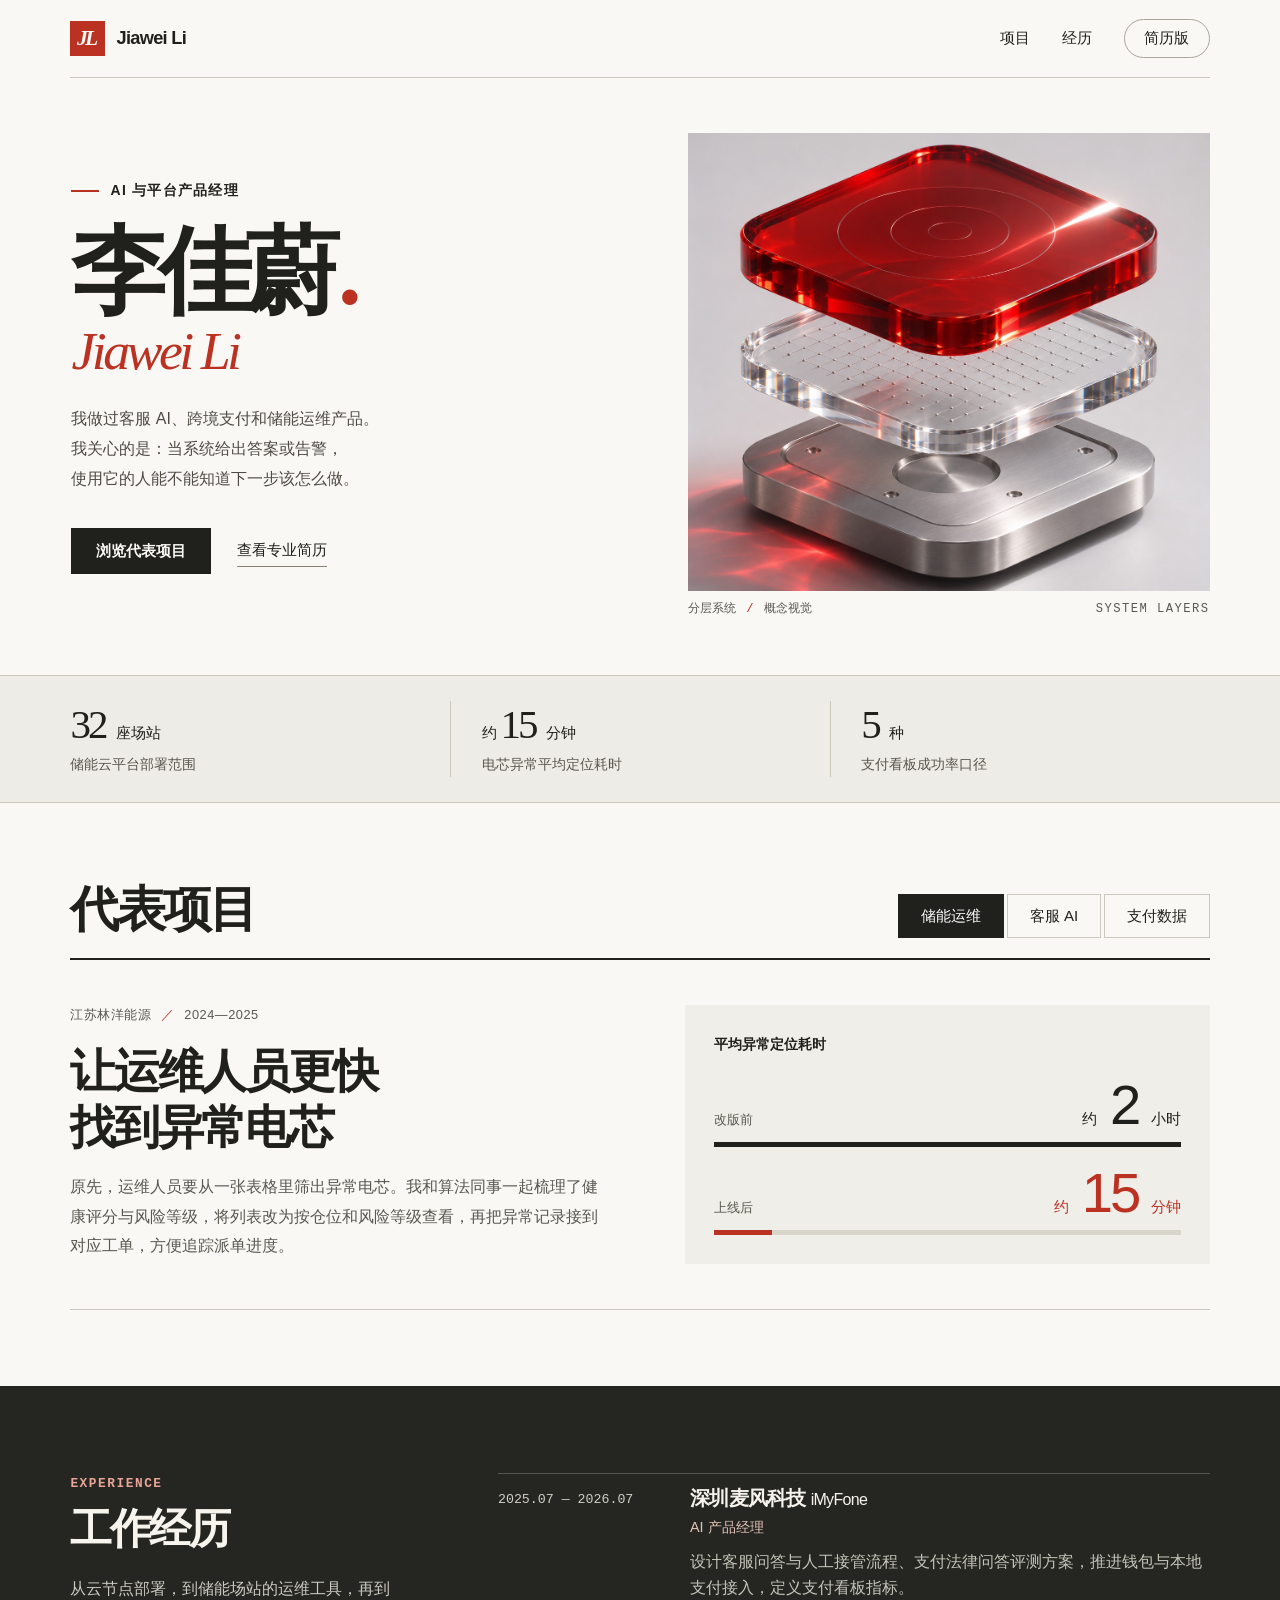
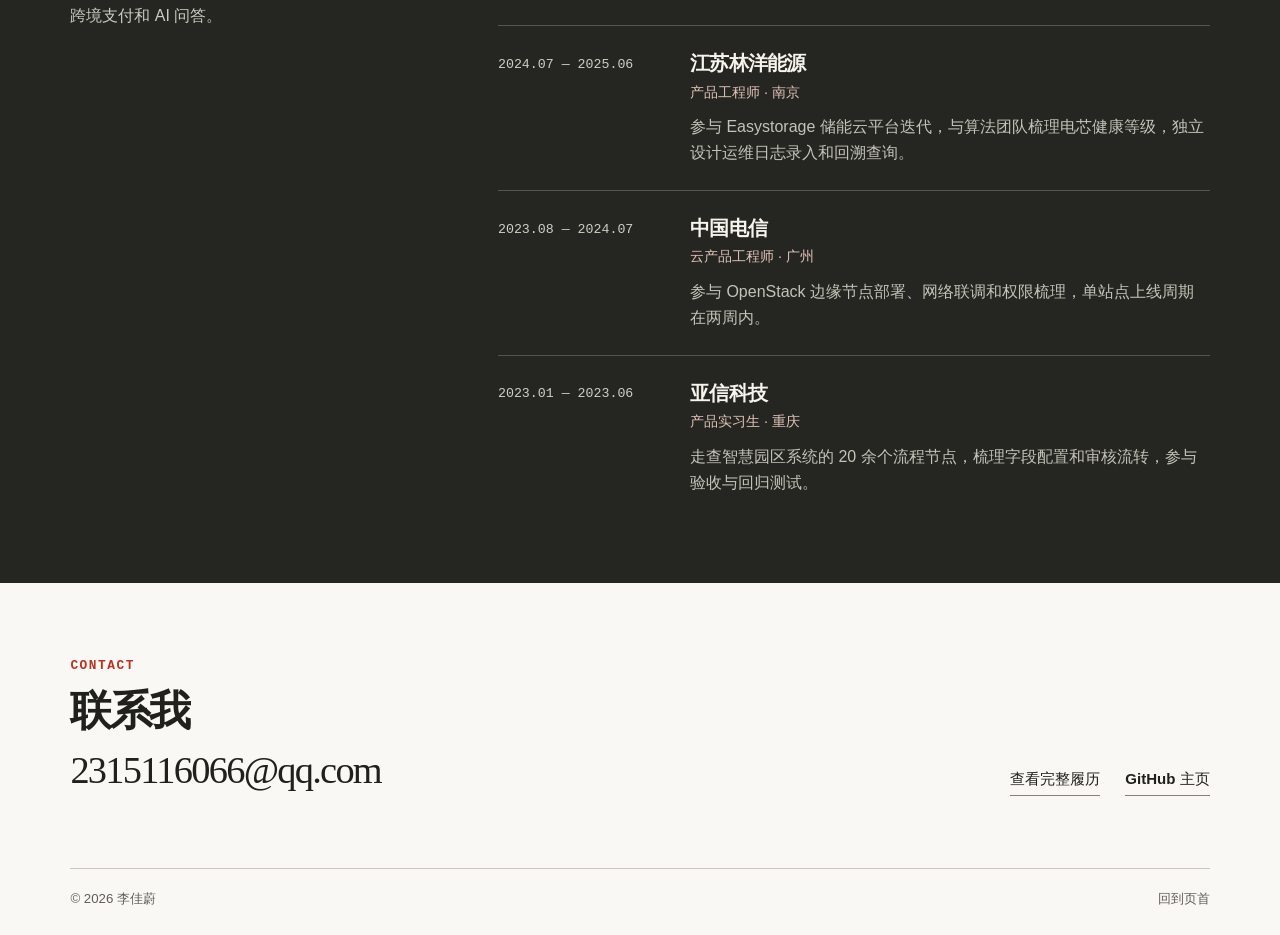
==== portfolio/index.html @ 98be826f "Add interactive product portfolio and printable career profile" ====
<!doctype html>
<html lang="zh-CN">
<head>
  <meta charset="utf-8">
  <meta name="viewport" content="width=device-width, initial-scale=1">
  <meta name="theme-color" content="#f9f8f5">
  <meta name="description" content="李佳蔚的产品作品集。通过储能运维、客服 AI 和支付看板三个案例，了解我如何设计异常定位、人机协作和数据指标。">
  <meta property="og:title" content="李佳蔚 · 产品作品集">
  <meta property="og:description" content="从储能现场到 AI 问答，三个关于产品判断的案例。">
  <meta property="og:image" content="https://jiayu666ww-ops.github.io/portfolio/assets/layers.jpg">
  <title>李佳蔚 · AI 与平台产品作品集</title>
  <link rel="icon" href="assets/mark.svg" type="image/svg+xml">
  <link rel="stylesheet" href="assets/site.css">
  <link rel="stylesheet" href="assets/cases.css">
  <script src="assets/cases.js" defer></script>
</head>
<body id="top">
  <a href="#main" class="skip">跳到正文</a>
  <header class="mast wrap">
    <a href="#top" class="wordmark" aria-label="李佳蔚，回到页首"><span class="mark" aria-hidden="true">JL</span><span>Jiawei Li</span></a>
    <nav aria-label="主导航"><a href="#work">项目</a><a href="#experience">经历</a><a href="professional/index.html" class="cv-link">简历版</a></nav>
  </header>
  <main id="main">
    <section class="hero wrap" aria-labelledby="name">
      <div class="hero-text">
        <p class="role"><span class="stroke" aria-hidden="true"></span>AI 与平台产品经理</p>
        <h1 id="name">李佳蔚<span class="period" aria-hidden="true">.</span></h1>
        <p class="signature" lang="en">Jiawei Li</p>
        <p class="intro">我做过客服 AI、跨境支付和储能运维产品。<br class="wide">我关心的是：当系统给出答案或告警，<br class="wide">使用它的人能不能知道下一步该怎么做。</p>
        <div class="hero-actions"><a href="#work" class="button primary">浏览代表项目</a><a href="professional/index.html" class="text-link">查看专业简历</a></div>
      </div>
      <figure class="hero-figure">
        <div class="art-window"><img src="assets/layers.jpg" width="1254" height="1254" fetchpriority="high" alt="分层悬浮的朱红玻璃、透明网格和金属底座组成的系统概念图"></div>
        <figcaption><span>分层系统 <i>/</i> 概念视觉</span><span lang="en">SYSTEM LAYERS</span></figcaption>
      </figure>
    </section>
    <div class="impact-band"><dl class="impact wrap">
      <div><dt>储能云平台部署范围</dt><dd>32<span>座场站</span></dd></div>
      <div><dt>电芯异常平均定位耗时</dt><dd><small>约</small>15<span>分钟</span></dd></div>
      <div><dt>支付看板成功率口径</dt><dd>5<span>种</span></dd></div>
    </dl></div>
<section id="work" class="casebook" aria-labelledby="casebook-title">
  <div class="wrap">
    <header class="casebook-header">
      <h2 id="casebook-title">代表项目</h2>
      <nav class="casebook-tabs" aria-label="选择项目">
        <a id="case-tab-energy" href="#case-energy">储能运维</a>
        <a id="case-tab-ai" href="#case-ai">客服 AI</a>
        <a id="case-tab-pay" href="#case-pay">支付数据</a>
      </nav>
    </header>

    <article class="casebook-panel" id="case-energy" aria-labelledby="case-energy-title">
      <div class="casebook-copy">
        <p class="casebook-meta">江苏林洋能源 <span>／</span> 2024—2025</p>
        <h3 id="case-energy-title">让运维人员更快<br class="casebook-break">找到异常电芯</h3>
        <p>原先，运维人员要从一张表格里筛出异常电芯。我和算法同事一起梳理了健康评分与风险等级，将列表改为按仓位和风险等级查看，再把异常记录接到对应工单，方便追踪派单进度。</p>
      </div>
      <figure class="casebook-metrics">
        <figcaption>平均异常定位耗时</figcaption>
        <div class="casebook-meter">
          <span class="casebook-meter-label">改版前</span>
          <span class="casebook-value"><small>约</small> 2 <small>小时</small></span>
          <span class="casebook-bar casebook-bar-before" aria-hidden="true"></span>
        </div>
        <div class="casebook-meter casebook-meter-after">
          <span class="casebook-meter-label">上线后</span>
          <span class="casebook-value"><small>约</small> 15 <small>分钟</small></span>
          <span class="casebook-bar casebook-bar-after" aria-hidden="true"></span>
        </div>
      </figure>
    </article>

    <article class="casebook-panel" id="case-ai" aria-labelledby="case-ai-title">
      <div class="casebook-copy">
        <p class="casebook-meta">深圳麦风科技 <span>／</span> 2025—2026</p>
        <h3 id="case-ai-title">哪一封回复<br class="casebook-break">需要人来发？</h3>
        <p>我为客服问答助手设计首帖回复流程，用官网 FAQ、支持页、客服模板和内部文档提供回答依据。回复能否自动发出，取决于咨询类型。</p>
      </div>
      <div class="casebook-explorer">
        <p class="casebook-legend">客服助手的回复规则</p>
        <details name="casebook-ai-route" open>
          <summary>标准化高频咨询</summary>
          <div class="casebook-detail">
            <strong>检索知识库 → 自动回复</strong>
            <p>用户首次发帖时，助手检索已有知识，为标准化问题生成并发送答复。</p>
          </div>
        </details>
        <details name="casebook-ai-route">
          <summary>退款、Bug、拒付或高危情绪</summary>
          <div class="casebook-detail">
            <strong>生成草稿 → 转交人工</strong>
            <p>助手提供草稿，由客服核实情况、调整措辞并发送，保留人工决策环节。</p>
          </div>
        </details>
      </div>
    </article>

    <article class="casebook-panel" id="case-pay" aria-labelledby="case-pay-title">
      <div class="casebook-copy">
        <p class="casebook-meta">深圳麦风科技 <span>／</span> 2025—2026</p>
        <h3 id="case-pay-title">支付成功率，<br class="casebook-break">分母里算谁？</h3>
        <p>业务团队要看订单趋势，中台团队要按通道、国家和支付方式排查问题。我为看板定义了五种计算口径，让读数的人知道每个比例回答什么问题。</p>
      </div>
      <div class="casebook-explorer">
        <p class="casebook-legend">查看指标口径</p>
        <details name="casebook-pay-rate" open>
          <summary>支付成功率 · 含未完成订单</summary>
          <div class="casebook-detail">
            <strong>成功订单数 ÷（成功＋失败＋未完成订单数）</strong>
            <p>成功订单包括普通、试用和订阅订单。此口径把尚未完成的支付也计入分母。</p>
          </div>
        </details>
        <details name="casebook-pay-rate">
          <summary>支付成功率 · 不含未完成订单</summary>
          <div class="casebook-detail">
            <strong>成功订单数 ÷（成功＋失败订单数）</strong>
            <p>只看已经有明确结果的支付。成功订单仍按普通、试用和订阅三类合计。</p>
          </div>
        </details>
        <details name="casebook-pay-rate">
          <summary>风控挽回率</summary>
          <div class="casebook-detail">
            <strong>挽回成功订单数 ÷（风控拒绝订单数－欺诈订单数）</strong>
            <p>从被风控拒绝的订单中扣除欺诈订单，再计算挽回比例。</p>
          </div>
        </details>
        <details name="casebook-pay-rate">
          <summary>延后支付成功率</summary>
          <div class="casebook-detail">
            <strong>延后扣款成功数 ÷ 延后应扣款数</strong>
            <p>在应当延后扣款的订单中，有多少最终扣款成功。</p>
          </div>
        </details>
        <details name="casebook-pay-rate">
          <summary>试用结束扣款成功率</summary>
          <div class="casebook-detail">
            <strong>试用结束后扣款成功数 ÷ 试用应扣款数</strong>
            <p>以试用结束后应扣款的订单为基数，观察实际扣款结果。</p>
          </div>
        </details>
      </div>
    </article>
  </div>
</section>
    <section class="journey" id="experience" aria-labelledby="experience-title">
      <div class="wrap history-layout">
        <div class="history-title"><p class="kicker" lang="en">EXPERIENCE</p><h2 id="experience-title">工作经历</h2><p class="history-intro">从云节点部署，到储能场站的运维工具，再到跨境支付和 AI 问答。</p></div>
        <ol class="timeline">
          <li><div class="when"><time datetime="2025-07">2025.07</time> — <time datetime="2026-07">2026.07</time></div><div><h3>深圳麦风科技 <span>iMyFone</span></h3><p class="position">AI 产品经理</p><p>设计客服问答与人工接管流程、支付法律问答评测方案，推进钱包与本地支付接入，定义支付看板指标。</p></div></li>
          <li><div class="when"><time datetime="2024-07">2024.07</time> — <time datetime="2025-06">2025.06</time></div><div><h3>江苏林洋能源</h3><p class="position">产品工程师 · 南京</p><p>参与 Easystorage 储能云平台迭代，与算法团队梳理电芯健康等级，独立设计运维日志录入和回溯查询。</p></div></li>
          <li><div class="when"><time datetime="2023-08">2023.08</time> — <time datetime="2024-07">2024.07</time></div><div><h3>中国电信</h3><p class="position">云产品工程师 · 广州</p><p>参与 OpenStack 边缘节点部署、网络联调和权限梳理，单站点上线周期在两周内。</p></div></li>
          <li><div class="when"><time datetime="2023-01">2023.01</time> — <time datetime="2023-06">2023.06</time></div><div><h3>亚信科技</h3><p class="position">产品实习生 · 重庆</p><p>走查智慧园区系统的 20 余个流程节点，梳理字段配置和审核流转，参与验收与回归测试。</p></div></li>
        </ol>
      </div>
    </section>
    <section class="wrap closing" aria-labelledby="contact-title">
      <div><p class="kicker" lang="en">CONTACT</p><h2 id="contact-title">联系我</h2><a class="email" href="mailto:2315116066@qq.com">2315116066@qq.com</a></div>
      <div class="closing-links"><a class="text-link" href="professional/index.html">查看完整履历</a><a class="text-link" href="https://github.com/jiayu666ww-ops">GitHub 主页</a></div>
    </section>
  </main>
  <footer class="wrap foot"><span>© 2026 李佳蔚</span><a href="#top">回到页首</a></footer>
</body>
</html>
---- portfolio/assets/site.css ----
:root{--paper:#f9f8f5;--ink:#20201c;--muted:#625e57;--rule:#ccc8be;--red:#bb3122;--mono:"IBM Plex Mono","SFMono-Regular",Consolas,"Liberation Mono",monospace;--sans:Inter,-apple-system,BlinkMacSystemFont,"PingFang SC","Microsoft YaHei","Noto Sans CJK SC",sans-serif;--serif:"Baskervville","Songti SC","STSong","Noto Serif CJK SC",Georgia,serif}
*{box-sizing:border-box}html{scroll-behavior:smooth;scroll-padding-top:1.5rem}body{margin:0;background:var(--paper);color:var(--ink);font-family:var(--sans);line-height:1.65;-webkit-font-smoothing:antialiased}a{color:inherit;text-decoration:none}button,input,select{font:inherit}button,a,select{-webkit-tap-highlight-color:transparent}a:focus-visible,button:focus-visible,select:focus-visible,summary:focus-visible{outline:3px solid #3577bf;outline-offset:5px}.wrap{width:min(1256px,89%);margin-inline:auto}::selection{background:#f3b6a9;color:#291813}.skip{position:absolute;z-index:10;left:1rem;top:1rem;padding:.5rem 1rem;background:var(--ink);color:white;transform:translateY(-180%)}.skip:focus{transform:none}
.mast{height:78px;display:flex;align-items:center;justify-content:space-between;border-bottom:1px solid var(--rule)}.wordmark{display:flex;align-items:center;gap:.7rem;font:600 1.14rem/1 var(--sans);letter-spacing:-.04em}.mark{width:35px;height:35px;background:var(--red);color:var(--paper);display:grid;place-items:center;font:italic 700 1.35rem/1 Georgia,serif;letter-spacing:-.13em;padding-right:.15em}.mast nav{display:flex;align-items:center;gap:2rem;font-size:.92rem;font-weight:550}.mast nav a:not(.cv-link):hover,.foot a:hover{color:var(--red)}.cv-link{border:1px solid #aaa59a;border-radius:50px;padding:.37rem 1.22rem}.cv-link:hover{background:var(--ink);color:#fff;border-color:var(--ink)}
.hero{display:grid;grid-template-columns:1.03fr 1fr;gap:7%;align-items:center;padding-block:clamp(2.4rem,4.3vw,4.3rem)}.hero-text{padding-left:1px}.role,.kicker{margin:0;font-size:.87rem;font-weight:630;letter-spacing:.09em}.role{display:flex;align-items:center;gap:.7rem}.stroke{width:28px;height:2px;background:var(--red)}.hero h1{font-family:var(--serif);font-size:clamp(4.5rem,7.4vw,7.15rem);font-weight:700;letter-spacing:-.085em;line-height:1.08;margin:1.15rem 0 0}.period{font-family:Georgia,serif;color:var(--red);margin-left:.06em}.signature{font:italic 400 clamp(2.75rem,4.2vw,4.35rem)/1 Georgia,var(--serif);letter-spacing:-.065em;color:var(--red);margin:.14rem 0 1.6rem}.intro{font-size:clamp(1rem,1.19vw,1.18rem);line-height:1.87;color:#4e4b44;margin:0}.hero-actions{display:flex;align-items:center;gap:1.65rem;margin-top:2.1rem}.button{display:inline-flex;align-items:center;justify-content:center;font-weight:600;font-size:.95rem;min-height:46px;padding:.65rem 1.55rem}.primary{background:var(--ink);color:var(--paper)}.primary:hover{background:var(--red)}.text-link{font-size:.94rem;font-weight:550;border-bottom:1px solid #888075;padding:.18rem 0}.text-link:hover{color:var(--red);border-color:var(--red)}
.hero-figure{margin:0;min-width:0}.art-window{aspect-ratio:1.14;background:#d9d6d3;overflow:hidden;position:relative}.art-window img{width:100%;height:100%;object-fit:cover;object-position:50% 49%;display:block}.hero-figure figcaption{display:flex;align-items:baseline;justify-content:space-between;gap:.5rem;color:#5a5853;font:400 .76rem/1.7 var(--mono);padding-top:.53rem}.hero-figure figcaption i{font-style:normal;color:var(--red);margin:0 .2rem}.hero-figure figcaption [lang]{letter-spacing:.12em}
.impact-band{background:#eeece6;border-block:1px solid var(--rule)}.impact{display:grid;grid-template-columns:repeat(3,1fr);padding:1.55rem 0;margin-block:0}.impact>div{display:flex;flex-direction:column-reverse;align-items:flex-start;justify-content:center;padding:0 8%;border-left:1px solid var(--rule)}.impact>div:first-child{padding-left:0;border:0}.impact dt{font-size:.89rem;color:#59564f}.impact dd{font:450 clamp(2.35rem,3.2vw,3.1rem)/1.15 Georgia,serif;letter-spacing:-.07em;margin:0 0 .35rem;font-variant-numeric:lining-nums tabular-nums}.impact dd span,.impact small{font:500 .93rem/1 var(--sans);letter-spacing:0}.impact dd span{margin-left:.65rem}.impact small{margin-right:.25rem}
.journey{background:#252622;color:#f6f4ec;padding:5.4rem 0}.history-layout{display:grid;grid-template-columns:1fr 1.95fr;gap:5.5%}.kicker{font-family:var(--mono);letter-spacing:.12em;font-size:.8rem;color:var(--red)}.journey .kicker{color:#e8a598}.journey h2,.closing h2{font:650 clamp(2.25rem,3.25vw,3.4rem)/1.25 var(--serif);letter-spacing:-.06em;margin:.6rem 0 1.3rem}.history-intro{color:#cccac1;margin:0;max-width:20em;font-size:1rem}.timeline{padding:0;margin:0;list-style:none}.timeline li{border-top:1px solid #54544c;display:grid;grid-template-columns:10.5rem 1fr;gap:1.5rem;padding:1.45rem 0}.timeline li:first-child{padding-top:.65rem}.timeline li:last-child{padding-bottom:0}.when{font:400 .83rem/1.65 var(--mono);color:#d1cfc5;padding-top:.28rem}.timeline h3{font-size:1.25rem;line-height:1.45;letter-spacing:-.035em;margin:0}.timeline h3 span{font-weight:400;font-size:1rem}.timeline p{color:#c4c3b8;font-size:1rem;margin:.6rem 0 0}.timeline .position{font-size:.9rem;color:#e2c4b9;margin:.15rem 0 0}.closing{padding-block:4.5rem;display:flex;justify-content:space-between;align-items:flex-end}.closing h2{margin-bottom:.5rem}.email{font:normal clamp(1.55rem,3vw,3rem)/1.3 Georgia,serif;letter-spacing:-.045em}.email:hover{color:var(--red)}.closing-links{display:flex;gap:1.6rem}.foot{border-top:1px solid var(--rule);padding-block:1.2rem 1.6rem;display:flex;justify-content:space-between;font-size:.83rem;color:var(--muted)}
@media(min-width:1500px){.art-window{aspect-ratio:1.14}}
@media(max-width:900px){.hero{gap:4%;grid-template-columns:1fr 1fr}.art-window{aspect-ratio:1}.hero h1{font-size:clamp(3.8rem,8vw,5rem)}.hero-actions{gap:1.1rem}.wide{display:none}.history-layout{grid-template-columns:.85fr 1.75fr}.timeline li{grid-template-columns:1fr;gap:.4rem}}
@media(max-width:680px){.wrap{width:89%}.mast{height:64px}.mast nav{gap:1.1rem;font-size:.875rem}.cv-link{padding:.3rem .8rem}.wordmark{font-size:1.02rem}.mark{width:31px;height:31px}.hero{grid-template-columns:1fr;gap:1.9rem;padding-block:2.2rem 1.45rem}.hero h1{font-size:clamp(4rem,15vw,6rem);margin-top:.9rem}.signature{font-size:2.85rem;margin:.25rem 0 1.25rem}.intro{max-width:30em}.hero-actions{margin-top:1.45rem;gap:1.4rem}.art-window{aspect-ratio:1.14}.hero-figure figcaption{font-size:.75rem}.impact{padding:1.05rem 0}.impact>div{padding:0 7%}.impact dd{font-size:2.1rem}.impact dd span,.impact small{font-size:.77rem}.impact dd span{margin-left:.23rem}.impact dt{font-size:.78rem}.journey{padding:3.45rem 0}.history-layout{grid-template-columns:1fr;gap:1.7rem}.history-intro{max-width:26em}.timeline li{padding:1.15rem 0}.closing{display:block;padding-block:3.3rem}.closing-links{margin-top:1.5rem}}
@media(max-width:370px){.mast nav{gap:.7rem}.impact dd{font-size:1.8rem}.wordmark{gap:.45rem}.art-window{aspect-ratio:1.14}}
@media(prefers-reduced-motion:reduce){html{scroll-behavior:auto}*,*::before,*::after{animation-duration:.01ms!important;transition-duration:.01ms!important}}
---- portfolio/assets/cases.css ----
.casebook {
  --case-ink: #20201c;
  --case-red: #bb3122;
  --case-muted: #595850;
  --case-line: #cbc9bf;
  color: var(--case-ink);
  padding-block: clamp(3.5rem, 6vw, 7rem);
}
.casebook-header, .casebook-tabs, .casebook-panel {
  display: flex;
}
.casebook-header {
  justify-content: space-between;
  align-items: end;
  gap: 1rem;
  border-bottom: 2px solid var(--case-ink);
  padding-bottom: 1.25rem;
}
.casebook-header h2 {
  margin: 0;
  font-size: clamp(2rem, 3.8vw, 3.75rem);
  font-weight: 700;
  letter-spacing: -.055em;
  line-height: 1.2;
}
.casebook-tabs { gap: .2rem; flex-wrap: wrap; }
.casebook-tabs a {
  display: inline-flex;
  justify-content: center;
  align-items: center;
  min-height: 44px;
  padding: .55rem clamp(.8rem, 1.7vw, 1.5rem);
  color: var(--case-ink);
  border: 1px solid var(--case-line);
  text-decoration: none;
  font-size: .94rem;
  line-height: 1.4;
}
.casebook-tabs a:hover { border-color: var(--case-ink); }
.casebook-tabs a[aria-selected="true"] {
  color: #fff;
  background: var(--case-ink);
  border-color: var(--case-ink);
}
.casebook :is(a, summary, [role="tabpanel"]):focus-visible {
  outline: 2px solid var(--case-red);
  outline-offset: 3px;
}
.casebook-panel {
  display: grid;
  grid-template-columns: minmax(0, 1.02fr) minmax(0, 1fr);
  gap: clamp(1.7rem, 6.2vw, 6.6rem);
  align-items: start;
  padding-block: clamp(1.8rem, 3.5vw, 3.5rem);
  border-bottom: 1px solid var(--case-line);
  scroll-margin-top: 6rem;
}
.casebook-panel[hidden] { display: none; }
.casebook .casebook-meta {
  margin: 0 0 1.1rem;
  color: var(--case-muted);
  font-size: .8rem;
  letter-spacing: .04em;
  line-height: 1.6;
}
.casebook-meta span { padding-inline: .35rem; color: var(--case-red); }
.casebook-copy h3 {
  font-size: clamp(2.05rem, 3.6vw, 3.8rem);
  line-height: 1.22;
  letter-spacing: -.05em;
  font-weight: 650;
  margin: 0 0 1.05rem;
}
.casebook-copy > p:last-child, .casebook-detail p {
  color: var(--case-muted);
  font-size: 1rem;
  line-height: 1.85;
  margin: 0;
}
.casebook-metrics, .casebook-explorer {
  background: #efeee8;
  padding: clamp(1.25rem, 2.25vw, 2.15rem);
  margin: 0;
}
.casebook .casebook-legend, .casebook-metrics figcaption {
  color: var(--case-ink);
  margin: 0 0 .85rem;
  font-size: .85rem;
  font-weight: 650;
  line-height: 1.65;
}
.casebook-meter {
  display: grid;
  grid-template-columns: minmax(4rem, 1fr) auto;
  align-items: baseline;
  row-gap: .3rem;
  padding-block: .13rem .7rem;
}
.casebook-meter:last-child { padding-bottom: 0; }
.casebook-meter-label { color: var(--case-muted); font-size: .84rem; }
.casebook-value {
  font: 500 clamp(2.7rem, 4.4vw, 4.2rem)/1.16 "Arial", sans-serif;
  font-variant-numeric: tabular-nums;
  letter-spacing: -.055em;
}
.casebook-value small {
  font: 500 .95rem/1.5 system-ui, sans-serif;
  letter-spacing: 0;
}
.casebook-bar {
  grid-column: 1/-1;
  height: 5px;
  background-color: var(--case-ink);
}
.casebook-bar-after {
  background: linear-gradient(to right, var(--case-red) 12.5%, #d8d6cb 12.5%);
}
.casebook-meter-after .casebook-value { color: var(--case-red); }
.casebook-explorer details { border-top: 1px solid var(--case-line); }
.casebook-explorer details:last-child { border-bottom: 1px solid var(--case-line); }
.casebook-explorer summary {
  display: flex;
  justify-content: space-between;
  align-items: baseline;
  gap: 1rem;
  list-style: none;
  cursor: pointer;
  padding: .85rem .08rem;
  font-size: .95rem;
  font-weight: 600;
  line-height: 1.5;
}
.casebook-explorer summary::-webkit-details-marker { display: none; }
.casebook-explorer summary::after {
  content: "+";
  font: 400 1.25rem/1 sans-serif;
  color: var(--case-red);
}
.casebook-explorer details[open] summary::after { content: "−"; }
.casebook-explorer summary:hover, .casebook-explorer details[open] summary {
  color: var(--case-red);
}
.casebook-detail { padding: .1rem 0 1.1rem; }
.casebook-detail strong {
  font-size: 1.04rem;
  font-weight: 650;
  line-height: 1.65;
}
.casebook-detail p { margin: .45rem 0 0; font-size: .92rem; }
@media (max-width: 720px) {
  .casebook-header { align-items: flex-start; flex-direction: column; }
  .casebook-panel { grid-template-columns: minmax(0, 1fr); gap: 1.35rem; }
  .casebook-break { display: none; }
}
@media print {
  .casebook-tabs { display: none; }
  .casebook-panel[hidden] { display: grid; }
  .casebook-panel { break-inside: avoid; }
}
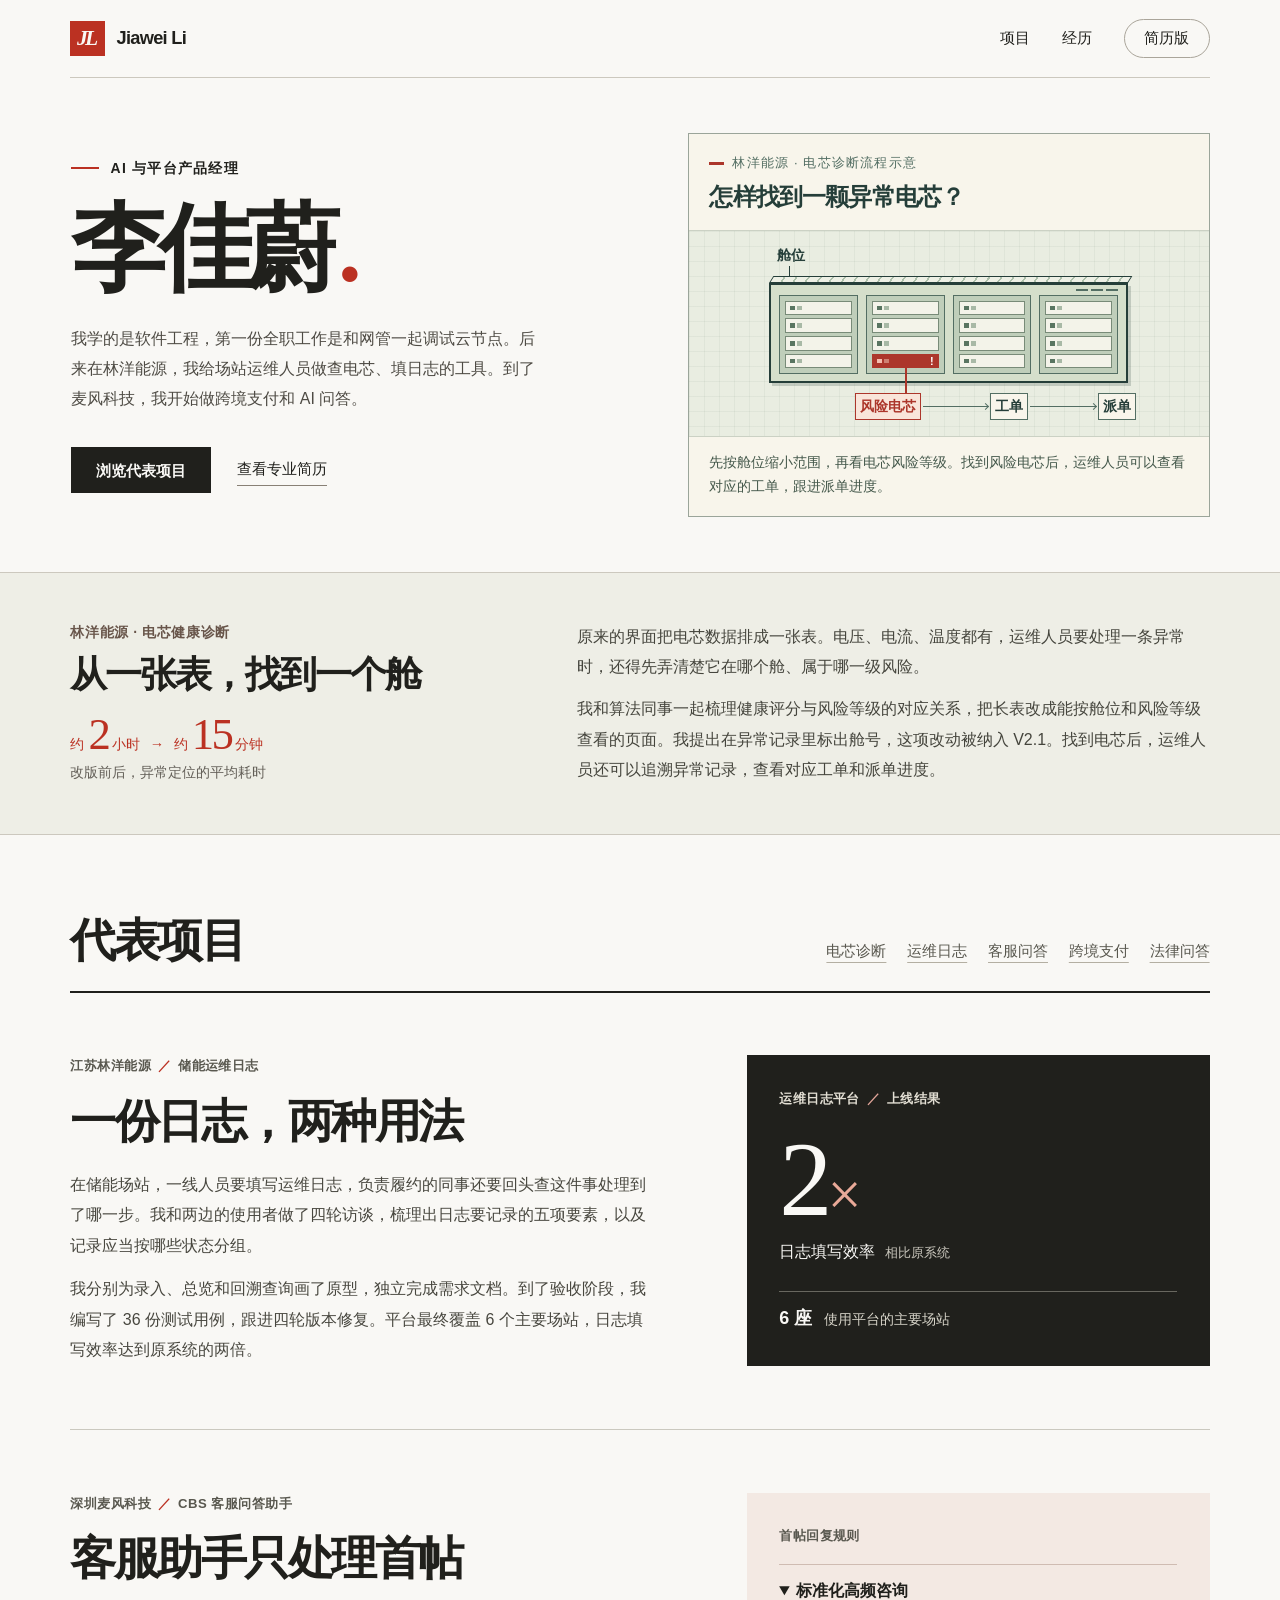
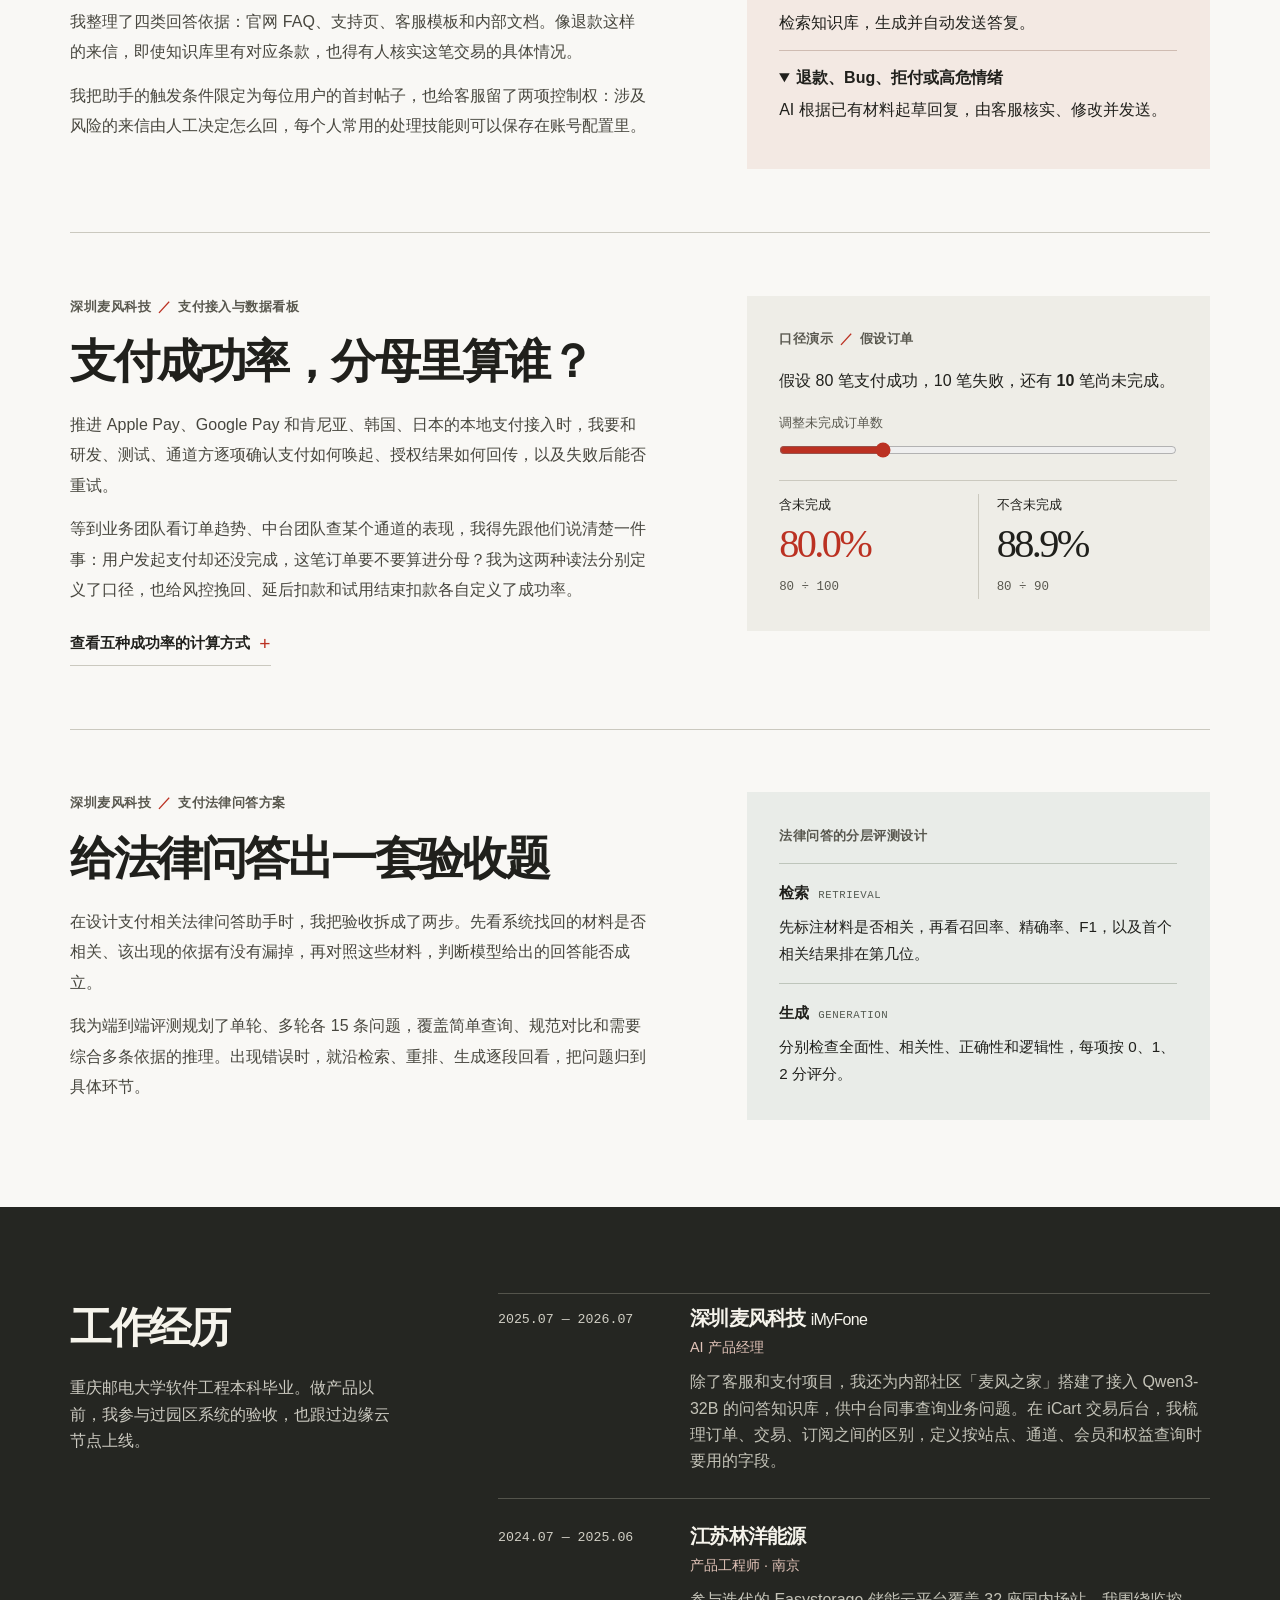
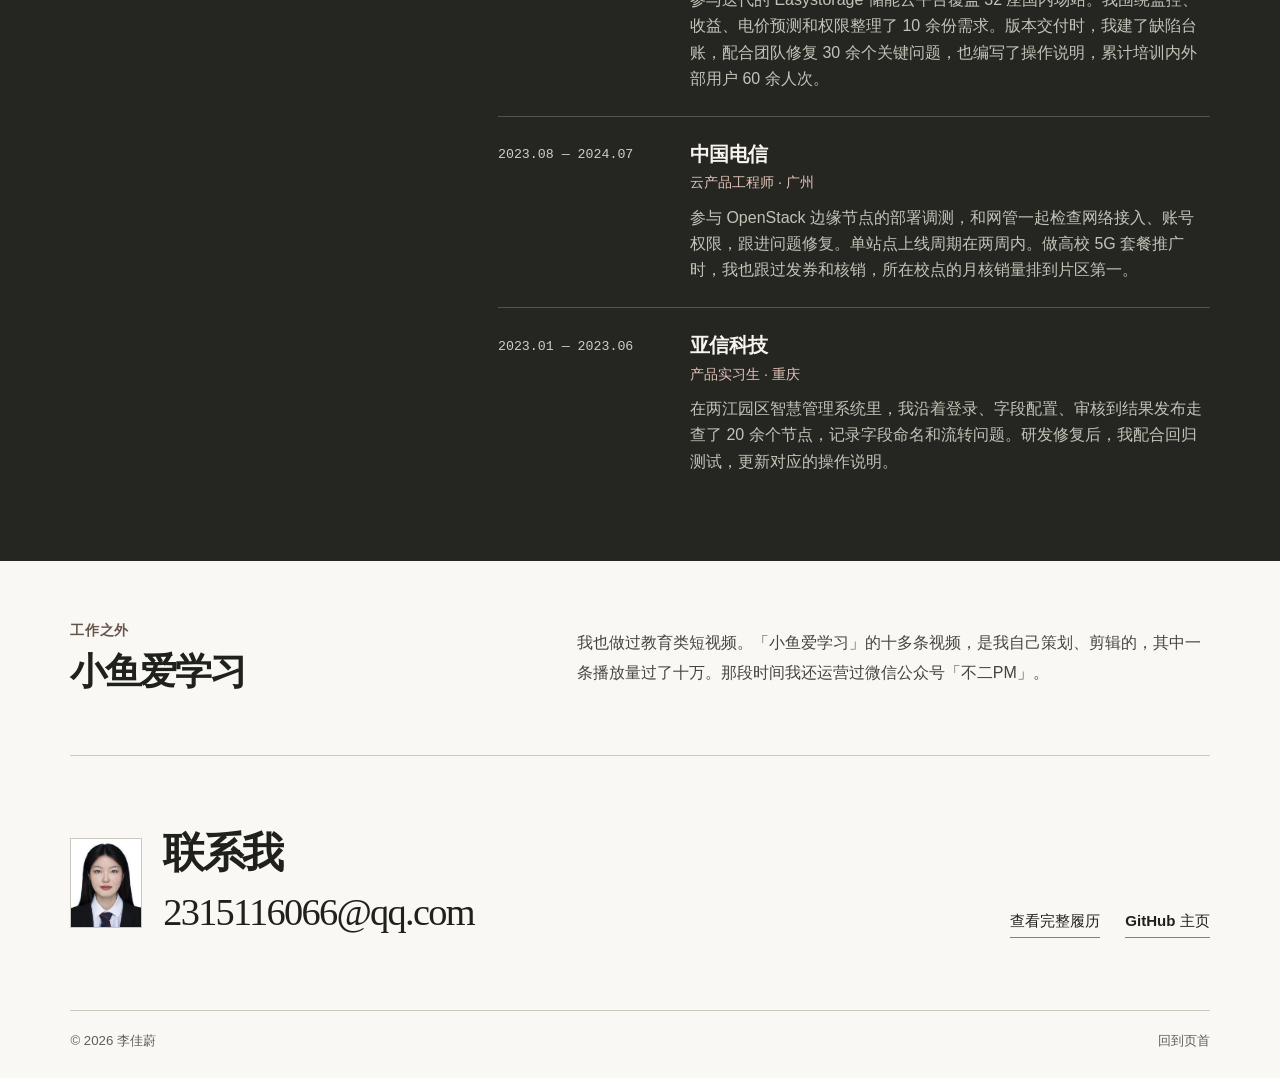
==== commit 7f3cb691: "Show the battery diagnosis workflow and expand product case studies" ====
--- a/portfolio/index.html
+++ b/portfolio/index.html
@@ -4,14 +4,15 @@
   <meta charset="utf-8">
   <meta name="viewport" content="width=device-width, initial-scale=1">
   <meta name="theme-color" content="#f9f8f5">
-  <meta name="description" content="李佳蔚的产品作品集。通过储能运维、客服 AI 和支付看板三个案例，了解我如何设计异常定位、人机协作和数据指标。">
+  <meta name="description" content="李佳蔚的产品作品集。记录电芯诊断、运维日志、客服助手、跨境支付和法律问答评测五个项目。">
   <meta property="og:title" content="李佳蔚 · 产品作品集">
-  <meta property="og:description" content="从储能现场到 AI 问答，三个关于产品判断的案例。">
-  <meta property="og:image" content="https://jiayu666ww-ops.github.io/portfolio/assets/layers.jpg">
+  <meta property="og:description" content="从储能舱里的异常电芯，到客服首帖的人工接管，读我的五个项目。">
+  <meta property="og:image" content="https://jiayu666ww-ops.github.io/portfolio/assets/diagnosis-preview.png">
   <title>李佳蔚 · AI 与平台产品作品集</title>
   <link rel="icon" href="assets/mark.svg" type="image/svg+xml">
   <link rel="stylesheet" href="assets/site.css">
   <link rel="stylesheet" href="assets/cases.css">
+  <link rel="stylesheet" href="assets/diagnosis.css">
   <script src="assets/cases.js" defer></script>
 </head>
 <body id="top">
@@ -25,137 +26,158 @@
       <div class="hero-text">
         <p class="role"><span class="stroke" aria-hidden="true"></span>AI 与平台产品经理</p>
         <h1 id="name">李佳蔚<span class="period" aria-hidden="true">.</span></h1>
-        <p class="signature" lang="en">Jiawei Li</p>
-        <p class="intro">我做过客服 AI、跨境支付和储能运维产品。<br class="wide">我关心的是：当系统给出答案或告警，<br class="wide">使用它的人能不能知道下一步该怎么做。</p>
+
+        <p class="intro lead-bio">我学的是软件工程，第一份全职工作是和网管一起调试云节点。后来在林洋能源，我给场站运维人员做查电芯、填日志的工具。到了麦风科技，我开始做跨境支付和 AI 问答。</p>
         <div class="hero-actions"><a href="#work" class="button primary">浏览代表项目</a><a href="professional/index.html" class="text-link">查看专业简历</a></div>
       </div>
-      <figure class="hero-figure">
-        <div class="art-window"><img src="assets/layers.jpg" width="1254" height="1254" fetchpriority="high" alt="分层悬浮的朱红玻璃、透明网格和金属底座组成的系统概念图"></div>
-        <figcaption><span>分层系统 <i>/</i> 概念视觉</span><span lang="en">SYSTEM LAYERS</span></figcaption>
-      </figure>
+<figure class="diagnosis-plate" aria-labelledby="diagnosis-title" aria-describedby="diagnosis-caption">
+  <header class="diagnosis-head">
+    <span class="diagnosis-type">林洋能源 · 电芯诊断流程示意</span>
+    <h2 id="diagnosis-title">怎样找到一颗异常电芯？</h2>
+  </header>
+  <div class="diagnosis-drawing" role="img" aria-label="按舱位查看电芯，第二列底部带感叹号的电芯表示风险；风险记录关联工单，可继续查看派单进度。">
+    <div class="diagnosis-canvas" aria-hidden="true">
+      <div class="diagnosis-annotation">舱位</div>
+      <div class="diagnosis-housing">
+        <div class="diagnosis-roof"></div>
+        <div class="diagnosis-service"><i></i><i></i><i></i></div>
+        <div class="diagnosis-racks">
+          <div class="diagnosis-rack"><i></i><i></i><i></i><i></i></div>
+          <div class="diagnosis-rack"><i></i><i></i><i></i><i class="diagnosis-fault"><b>!</b></i></div>
+          <div class="diagnosis-rack"><i></i><i></i><i></i><i></i></div>
+          <div class="diagnosis-rack"><i></i><i></i><i></i><i></i></div>
+        </div>
+      </div>
+      <div class="diagnosis-flow">
+        <strong class="diagnosis-risk">风险电芯</strong><i></i><span>工单</span><i></i><span>派单</span>
+      </div>
+    </div>
+  </div>
+  <figcaption id="diagnosis-caption">先按舱位缩小范围，再看电芯风险等级。找到风险电芯后，运维人员可以查看对应的工单，跟进派单进度。</figcaption>
+</figure>
     </section>
-    <div class="impact-band"><dl class="impact wrap">
-      <div><dt>储能云平台部署范围</dt><dd>32<span>座场站</span></dd></div>
-      <div><dt>电芯异常平均定位耗时</dt><dd><small>约</small>15<span>分钟</span></dd></div>
-      <div><dt>支付看板成功率口径</dt><dd>5<span>种</span></dd></div>
-    </dl></div>
+    <section class="feature" id="case-energy" aria-labelledby="diagnosis-heading">
+      <div class="wrap feature-layout" id="diagnosis-details">
+        <div class="feature-head">
+          <p class="feature-label">林洋能源 · 电芯健康诊断</p>
+          <h2 id="diagnosis-heading">从一张表，找到一个舱</h2>
+          <p class="feature-metric">约 <b>2</b> 小时 <span aria-label="缩短到">→</span> 约 <b>15</b> 分钟</p>
+          <p class="feature-unit">改版前后，异常定位的平均耗时</p>
+        </div>
+        <div class="feature-copy">
+          <p>原来的界面把电芯数据排成一张表。电压、电流、温度都有，运维人员要处理一条异常时，还得先弄清楚它在哪个舱、属于哪一级风险。</p>
+          <p>我和算法同事一起梳理健康评分与风险等级的对应关系，把长表改成能按舱位和风险等级查看的页面。我提出在异常记录里标出舱号，这项改动被纳入 V2.1。找到电芯后，运维人员还可以追溯异常记录，查看对应工单和派单进度。</p>
+        </div>
+      </div>
+    </section>
 <section id="work" class="casebook" aria-labelledby="casebook-title">
   <div class="wrap">
     <header class="casebook-header">
       <h2 id="casebook-title">代表项目</h2>
-      <nav class="casebook-tabs" aria-label="选择项目">
-        <a id="case-tab-energy" href="#case-energy">储能运维</a>
-        <a id="case-tab-ai" href="#case-ai">客服 AI</a>
-        <a id="case-tab-pay" href="#case-pay">支付数据</a>
+      <nav class="casebook-nav" aria-label="项目目录">
+        <a href="#case-energy">电芯诊断</a>
+        <a href="#case-log">运维日志</a>
+        <a href="#case-ai">客服问答</a>
+        <a href="#case-pay">跨境支付</a>
+        <a href="#case-law">法律问答</a>
       </nav>
     </header>
 
-    <article class="casebook-panel" id="case-energy" aria-labelledby="case-energy-title">
+    <article class="casebook-story" id="case-log" aria-labelledby="case-log-title">
       <div class="casebook-copy">
-        <p class="casebook-meta">江苏林洋能源 <span>／</span> 2024—2025</p>
-        <h3 id="case-energy-title">让运维人员更快<br class="casebook-break">找到异常电芯</h3>
-        <p>原先，运维人员要从一张表格里筛出异常电芯。我和算法同事一起梳理了健康评分与风险等级，将列表改为按仓位和风险等级查看，再把异常记录接到对应工单，方便追踪派单进度。</p>
+        <p class="casebook-meta">江苏林洋能源 <span>／</span> 储能运维日志</p>
+        <h3 id="case-log-title">一份日志，两种用法</h3>
+        <p>在储能场站，一线人员要填写运维日志，负责履约的同事还要回头查这件事处理到了哪一步。我和两边的使用者做了四轮访谈，梳理出日志要记录的五项要素，以及记录应当按哪些状态分组。</p>
+        <p>我分别为录入、总览和回溯查询画了原型，独立完成需求文档。到了验收阶段，我编写了 36 份测试用例，跟进四轮版本修复。平台最终覆盖 6 个主要场站，日志填写效率达到原系统的两倍。</p>
       </div>
-      <figure class="casebook-metrics">
-        <figcaption>平均异常定位耗时</figcaption>
-        <div class="casebook-meter">
-          <span class="casebook-meter-label">改版前</span>
-          <span class="casebook-value"><small>约</small> 2 <small>小时</small></span>
-          <span class="casebook-bar casebook-bar-before" aria-hidden="true"></span>
-        </div>
-        <div class="casebook-meter casebook-meter-after">
-          <span class="casebook-meter-label">上线后</span>
-          <span class="casebook-value"><small>约</small> 15 <small>分钟</small></span>
-          <span class="casebook-bar casebook-bar-after" aria-hidden="true"></span>
-        </div>
+      <figure class="casebook-log">
+        <figcaption>运维日志平台 <span>／</span> 上线结果</figcaption>
+        <p class="casebook-result">2<span>×</span></p>
+        <p class="casebook-result-label">日志填写效率<span>相比原系统</span></p>
+        <div class="casebook-log-foot"><b>6 座</b><span>使用平台的主要场站</span></div>
       </figure>
     </article>
 
-    <article class="casebook-panel" id="case-ai" aria-labelledby="case-ai-title">
+    <article class="casebook-story" id="case-ai" aria-labelledby="case-ai-title">
       <div class="casebook-copy">
-        <p class="casebook-meta">深圳麦风科技 <span>／</span> 2025—2026</p>
-        <h3 id="case-ai-title">哪一封回复<br class="casebook-break">需要人来发？</h3>
-        <p>我为客服问答助手设计首帖回复流程，用官网 FAQ、支持页、客服模板和内部文档提供回答依据。回复能否自动发出，取决于咨询类型。</p>
+        <p class="casebook-meta">深圳麦风科技 <span>／</span> CBS 客服问答助手</p>
+        <h3 id="case-ai-title">客服助手只处理首帖</h3>
+        <p>我整理了四类回答依据：官网 FAQ、支持页、客服模板和内部文档。像退款这样的来信，即使知识库里有对应条款，也得有人核实这笔交易的具体情况。</p>
+        <p>我把助手的触发条件限定为每位用户的首封帖子，也给客服留了两项控制权：涉及风险的来信由人工决定怎么回，每个人常用的处理技能则可以保存在账号配置里。</p>
       </div>
-      <div class="casebook-explorer">
-        <p class="casebook-legend">客服助手的回复规则</p>
-        <details name="casebook-ai-route" open>
-          <summary>标准化高频咨询</summary>
-          <div class="casebook-detail">
-            <strong>检索知识库 → 自动回复</strong>
-            <p>用户首次发帖时，助手检索已有知识，为标准化问题生成并发送答复。</p>
-          </div>
-        </details>
-        <details name="casebook-ai-route">
-          <summary>退款、Bug、拒付或高危情绪</summary>
-          <div class="casebook-detail">
-            <strong>生成草稿 → 转交人工</strong>
-            <p>助手提供草稿，由客服核实情况、调整措辞并发送，保留人工决策环节。</p>
-          </div>
+      <figure class="casebook-routes">
+        <figcaption>首帖回复规则</figcaption>
+        <details class="route-detail" open><summary>标准化高频咨询</summary><p>检索知识库，生成并自动发送答复。</p></details>
+        <details class="route-detail" open><summary>退款、Bug、拒付或高危情绪</summary><p>AI 根据已有材料起草回复，由客服核实、修改并发送。</p></details>
+      </figure>
+    </article>
+
+    <article class="casebook-story" id="case-pay" aria-labelledby="case-pay-title">
+      <div class="casebook-copy">
+        <p class="casebook-meta">深圳麦风科技 <span>／</span> 支付接入与数据看板</p>
+        <h3 id="case-pay-title">支付成功率，分母里算谁？</h3>
+        <p>推进 Apple Pay、Google Pay 和肯尼亚、韩国、日本的本地支付接入时，我要和研发、测试、通道方逐项确认支付如何唤起、授权结果如何回传，以及失败后能否重试。</p>
+        <p>等到业务团队看订单趋势、中台团队查某个通道的表现，我得先跟他们说清楚一件事：用户发起支付却还没完成，这笔订单要不要算进分母？我为这两种读法分别定义了口径，也给风控挽回、延后扣款和试用结束扣款各自定义了成功率。</p>
+        <details class="casebook-formulas">
+          <summary>查看五种成功率的计算方式</summary>
+          <dl>
+            <div><dt>含未完成的支付成功率</dt><dd>成功订单数 ÷（成功＋失败＋未完成订单数）</dd></div>
+            <div><dt>不含未完成的支付成功率</dt><dd>成功订单数 ÷（成功＋失败订单数）</dd></div>
+            <div><dt>风控挽回率</dt><dd>挽回成功订单数 ÷（风控拒绝订单数－欺诈订单数）</dd></div>
+            <div><dt>延后支付成功率</dt><dd>延后扣款成功数 ÷ 延后应扣款数</dd></div>
+            <div><dt>试用结束扣款成功率</dt><dd>试用结束后扣款成功数 ÷ 试用应扣款数</dd></div>
+          </dl>
+          <p>前两项中的成功订单，均为普通订单、试用订单与订阅订单之和。</p>
         </details>
       </div>
+      <figure class="casebook-calculator">
+        <figcaption>口径演示 <span>／</span> 假设订单</figcaption>
+        <p class="casebook-example">假设 80 笔支付成功，10 笔失败，还有 <b data-unfinished>10</b> 笔尚未完成。</p>
+        <div class="casebook-slider" hidden>
+          <label for="casebook-unfinished">调整未完成订单数</label>
+          <input id="casebook-unfinished" type="range" min="0" max="40" step="1" value="10">
+        </div>
+        <dl class="casebook-calc-results" aria-live="polite" aria-atomic="true">
+          <div><dt>含未完成</dt><dd><strong data-inclusive>80.0%</strong><small data-inclusive-math>80 ÷ 100</small></dd></div>
+          <div><dt>不含未完成</dt><dd><strong>88.9%</strong><small>80 ÷ 90</small></dd></div>
+        </dl>
+      </figure>
     </article>
 
-    <article class="casebook-panel" id="case-pay" aria-labelledby="case-pay-title">
+    <article class="casebook-story" id="case-law" aria-labelledby="case-law-title">
       <div class="casebook-copy">
-        <p class="casebook-meta">深圳麦风科技 <span>／</span> 2025—2026</p>
-        <h3 id="case-pay-title">支付成功率，<br class="casebook-break">分母里算谁？</h3>
-        <p>业务团队要看订单趋势，中台团队要按通道、国家和支付方式排查问题。我为看板定义了五种计算口径，让读数的人知道每个比例回答什么问题。</p>
+        <p class="casebook-meta">深圳麦风科技 <span>／</span> 支付法律问答方案</p>
+        <h3 id="case-law-title">给法律问答出一套验收题</h3>
+        <p>在设计支付相关法律问答助手时，我把验收拆成了两步。先看系统找回的材料是否相关、该出现的依据有没有漏掉，再对照这些材料，判断模型给出的回答能否成立。</p>
+        <p>我为端到端评测规划了单轮、多轮各 15 条问题，覆盖简单查询、规范对比和需要综合多条依据的推理。出现错误时，就沿检索、重排、生成逐段回看，把问题归到具体环节。</p>
       </div>
-      <div class="casebook-explorer">
-        <p class="casebook-legend">查看指标口径</p>
-        <details name="casebook-pay-rate" open>
-          <summary>支付成功率 · 含未完成订单</summary>
-          <div class="casebook-detail">
-            <strong>成功订单数 ÷（成功＋失败＋未完成订单数）</strong>
-            <p>成功订单包括普通、试用和订阅订单。此口径把尚未完成的支付也计入分母。</p>
-          </div>
-        </details>
-        <details name="casebook-pay-rate">
-          <summary>支付成功率 · 不含未完成订单</summary>
-          <div class="casebook-detail">
-            <strong>成功订单数 ÷（成功＋失败订单数）</strong>
-            <p>只看已经有明确结果的支付。成功订单仍按普通、试用和订阅三类合计。</p>
-          </div>
-        </details>
-        <details name="casebook-pay-rate">
-          <summary>风控挽回率</summary>
-          <div class="casebook-detail">
-            <strong>挽回成功订单数 ÷（风控拒绝订单数－欺诈订单数）</strong>
-            <p>从被风控拒绝的订单中扣除欺诈订单，再计算挽回比例。</p>
-          </div>
-        </details>
-        <details name="casebook-pay-rate">
-          <summary>延后支付成功率</summary>
-          <div class="casebook-detail">
-            <strong>延后扣款成功数 ÷ 延后应扣款数</strong>
-            <p>在应当延后扣款的订单中，有多少最终扣款成功。</p>
-          </div>
-        </details>
-        <details name="casebook-pay-rate">
-          <summary>试用结束扣款成功率</summary>
-          <div class="casebook-detail">
-            <strong>试用结束后扣款成功数 ÷ 试用应扣款数</strong>
-            <p>以试用结束后应扣款的订单为基数，观察实际扣款结果。</p>
-          </div>
-        </details>
-      </div>
+      <figure class="casebook-rubric">
+        <figcaption>法律问答的分层评测设计</figcaption>
+        <dl>
+          <div><dt>检索 <span>RETRIEVAL</span></dt><dd>先标注材料是否相关，再看召回率、精确率、F1，以及首个相关结果排在第几位。</dd></div>
+          <div><dt>生成 <span>GENERATION</span></dt><dd>分别检查全面性、相关性、正确性和逻辑性，每项按 0、1、2 分评分。</dd></div>
+        </dl>
+      </figure>
     </article>
   </div>
 </section>
     <section class="journey" id="experience" aria-labelledby="experience-title">
       <div class="wrap history-layout">
-        <div class="history-title"><p class="kicker" lang="en">EXPERIENCE</p><h2 id="experience-title">工作经历</h2><p class="history-intro">从云节点部署，到储能场站的运维工具，再到跨境支付和 AI 问答。</p></div>
+        <div class="history-title"><h2 id="experience-title">工作经历</h2><p class="history-intro">重庆邮电大学软件工程本科毕业。做产品以前，我参与过园区系统的验收，也跟过边缘云节点上线。</p></div>
         <ol class="timeline">
-          <li><div class="when"><time datetime="2025-07">2025.07</time> — <time datetime="2026-07">2026.07</time></div><div><h3>深圳麦风科技 <span>iMyFone</span></h3><p class="position">AI 产品经理</p><p>设计客服问答与人工接管流程、支付法律问答评测方案，推进钱包与本地支付接入，定义支付看板指标。</p></div></li>
-          <li><div class="when"><time datetime="2024-07">2024.07</time> — <time datetime="2025-06">2025.06</time></div><div><h3>江苏林洋能源</h3><p class="position">产品工程师 · 南京</p><p>参与 Easystorage 储能云平台迭代，与算法团队梳理电芯健康等级，独立设计运维日志录入和回溯查询。</p></div></li>
-          <li><div class="when"><time datetime="2023-08">2023.08</time> — <time datetime="2024-07">2024.07</time></div><div><h3>中国电信</h3><p class="position">云产品工程师 · 广州</p><p>参与 OpenStack 边缘节点部署、网络联调和权限梳理，单站点上线周期在两周内。</p></div></li>
-          <li><div class="when"><time datetime="2023-01">2023.01</time> — <time datetime="2023-06">2023.06</time></div><div><h3>亚信科技</h3><p class="position">产品实习生 · 重庆</p><p>走查智慧园区系统的 20 余个流程节点，梳理字段配置和审核流转，参与验收与回归测试。</p></div></li>
+          <li><div class="when"><time datetime="2025-07">2025.07</time> — <time datetime="2026-07">2026.07</time></div><div><h3>深圳麦风科技 <span>iMyFone</span></h3><p class="position">AI 产品经理</p><p>除了客服和支付项目，我还为内部社区「麦风之家」搭建了接入 Qwen3-32B 的问答知识库，供中台同事查询业务问题。在 iCart 交易后台，我梳理订单、交易、订阅之间的区别，定义按站点、通道、会员和权益查询时要用的字段。</p></div></li>
+          <li><div class="when"><time datetime="2024-07">2024.07</time> — <time datetime="2025-06">2025.06</time></div><div><h3>江苏林洋能源</h3><p class="position">产品工程师 · 南京</p><p>参与迭代的 Easystorage 储能云平台覆盖 32 座国内场站。我围绕监控、收益、电价预测和权限整理了 10 余份需求。版本交付时，我建了缺陷台账，配合团队修复 30 余个关键问题，也编写了操作说明，累计培训内外部用户 60 余人次。</p></div></li>
+          <li><div class="when"><time datetime="2023-08">2023.08</time> — <time datetime="2024-07">2024.07</time></div><div><h3>中国电信</h3><p class="position">云产品工程师 · 广州</p><p>参与 OpenStack 边缘节点的部署调测，和网管一起检查网络接入、账号权限，跟进问题修复。单站点上线周期在两周内。做高校 5G 套餐推广时，我也跟过发券和核销，所在校点的月核销量排到片区第一。</p></div></li>
+          <li><div class="when"><time datetime="2023-01">2023.01</time> — <time datetime="2023-06">2023.06</time></div><div><h3>亚信科技</h3><p class="position">产品实习生 · 重庆</p><p>在两江园区智慧管理系统里，我沿着登录、字段配置、审核到结果发布走查了 20 余个节点，记录字段命名和流转问题。研发修复后，我配合回归测试，更新对应的操作说明。</p></div></li>
         </ol>
       </div>
     </section>
+    <section class="wrap side-note" aria-labelledby="side-title">
+      <div><p class="feature-label">工作之外</p><h2 id="side-title">小鱼爱学习</h2></div>
+      <p>我也做过教育类短视频。「小鱼爱学习」的十多条视频，是我自己策划、剪辑的，其中一条播放量过了十万。那段时间我还运营过微信公众号「不二PM」。</p>
+    </section>
     <section class="wrap closing" aria-labelledby="contact-title">
-      <div><p class="kicker" lang="en">CONTACT</p><h2 id="contact-title">联系我</h2><a class="email" href="mailto:2315116066@qq.com">2315116066@qq.com</a></div>
+      <div class="contact-person"><img src="assets/portrait.jpg" alt="李佳蔚" width="72" height="90" loading="lazy"><div><h2 id="contact-title">联系我</h2><a class="email" href="mailto:2315116066@qq.com">2315116066@qq.com</a></div></div>
       <div class="closing-links"><a class="text-link" href="professional/index.html">查看完整履历</a><a class="text-link" href="https://github.com/jiayu666ww-ops">GitHub 主页</a></div>
     </section>
   </main>
--- a/portfolio/assets/site.css
+++ b/portfolio/assets/site.css
@@ -1,12 +1,71 @@
 :root{--paper:#f9f8f5;--ink:#20201c;--muted:#625e57;--rule:#ccc8be;--red:#bb3122;--mono:"IBM Plex Mono","SFMono-Regular",Consolas,"Liberation Mono",monospace;--sans:Inter,-apple-system,BlinkMacSystemFont,"PingFang SC","Microsoft YaHei","Noto Sans CJK SC",sans-serif;--serif:"Baskervville","Songti SC","STSong","Noto Serif CJK SC",Georgia,serif}
 *{box-sizing:border-box}html{scroll-behavior:smooth;scroll-padding-top:1.5rem}body{margin:0;background:var(--paper);color:var(--ink);font-family:var(--sans);line-height:1.65;-webkit-font-smoothing:antialiased}a{color:inherit;text-decoration:none}button,input,select{font:inherit}button,a,select{-webkit-tap-highlight-color:transparent}a:focus-visible,button:focus-visible,select:focus-visible,summary:focus-visible{outline:3px solid #3577bf;outline-offset:5px}.wrap{width:min(1256px,89%);margin-inline:auto}::selection{background:#f3b6a9;color:#291813}.skip{position:absolute;z-index:10;left:1rem;top:1rem;padding:.5rem 1rem;background:var(--ink);color:white;transform:translateY(-180%)}.skip:focus{transform:none}
 .mast{height:78px;display:flex;align-items:center;justify-content:space-between;border-bottom:1px solid var(--rule)}.wordmark{display:flex;align-items:center;gap:.7rem;font:600 1.14rem/1 var(--sans);letter-spacing:-.04em}.mark{width:35px;height:35px;background:var(--red);color:var(--paper);display:grid;place-items:center;font:italic 700 1.35rem/1 Georgia,serif;letter-spacing:-.13em;padding-right:.15em}.mast nav{display:flex;align-items:center;gap:2rem;font-size:.92rem;font-weight:550}.mast nav a:not(.cv-link):hover,.foot a:hover{color:var(--red)}.cv-link{border:1px solid #aaa59a;border-radius:50px;padding:.37rem 1.22rem}.cv-link:hover{background:var(--ink);color:#fff;border-color:var(--ink)}
-.hero{display:grid;grid-template-columns:1.03fr 1fr;gap:7%;align-items:center;padding-block:clamp(2.4rem,4.3vw,4.3rem)}.hero-text{padding-left:1px}.role,.kicker{margin:0;font-size:.87rem;font-weight:630;letter-spacing:.09em}.role{display:flex;align-items:center;gap:.7rem}.stroke{width:28px;height:2px;background:var(--red)}.hero h1{font-family:var(--serif);font-size:clamp(4.5rem,7.4vw,7.15rem);font-weight:700;letter-spacing:-.085em;line-height:1.08;margin:1.15rem 0 0}.period{font-family:Georgia,serif;color:var(--red);margin-left:.06em}.signature{font:italic 400 clamp(2.75rem,4.2vw,4.35rem)/1 Georgia,var(--serif);letter-spacing:-.065em;color:var(--red);margin:.14rem 0 1.6rem}.intro{font-size:clamp(1rem,1.19vw,1.18rem);line-height:1.87;color:#4e4b44;margin:0}.hero-actions{display:flex;align-items:center;gap:1.65rem;margin-top:2.1rem}.button{display:inline-flex;align-items:center;justify-content:center;font-weight:600;font-size:.95rem;min-height:46px;padding:.65rem 1.55rem}.primary{background:var(--ink);color:var(--paper)}.primary:hover{background:var(--red)}.text-link{font-size:.94rem;font-weight:550;border-bottom:1px solid #888075;padding:.18rem 0}.text-link:hover{color:var(--red);border-color:var(--red)}
-.hero-figure{margin:0;min-width:0}.art-window{aspect-ratio:1.14;background:#d9d6d3;overflow:hidden;position:relative}.art-window img{width:100%;height:100%;object-fit:cover;object-position:50% 49%;display:block}.hero-figure figcaption{display:flex;align-items:baseline;justify-content:space-between;gap:.5rem;color:#5a5853;font:400 .76rem/1.7 var(--mono);padding-top:.53rem}.hero-figure figcaption i{font-style:normal;color:var(--red);margin:0 .2rem}.hero-figure figcaption [lang]{letter-spacing:.12em}
-.impact-band{background:#eeece6;border-block:1px solid var(--rule)}.impact{display:grid;grid-template-columns:repeat(3,1fr);padding:1.55rem 0;margin-block:0}.impact>div{display:flex;flex-direction:column-reverse;align-items:flex-start;justify-content:center;padding:0 8%;border-left:1px solid var(--rule)}.impact>div:first-child{padding-left:0;border:0}.impact dt{font-size:.89rem;color:#59564f}.impact dd{font:450 clamp(2.35rem,3.2vw,3.1rem)/1.15 Georgia,serif;letter-spacing:-.07em;margin:0 0 .35rem;font-variant-numeric:lining-nums tabular-nums}.impact dd span,.impact small{font:500 .93rem/1 var(--sans);letter-spacing:0}.impact dd span{margin-left:.65rem}.impact small{margin-right:.25rem}
+.hero{display:grid;grid-template-columns:1.03fr 1fr;gap:7%;align-items:center;padding-block:clamp(2.4rem,4.3vw,4.3rem)}.hero-text{padding-left:1px}.role,.kicker{margin:0;font-size:.87rem;font-weight:630;letter-spacing:.09em}.role{display:flex;align-items:center;gap:.7rem}.stroke{width:28px;height:2px;background:var(--red)}.hero h1{font-family:var(--serif);font-size:clamp(4.5rem,7.4vw,7.15rem);font-weight:700;letter-spacing:-.085em;line-height:1.08;margin:1.15rem 0 0}.period{font-family:Georgia,serif;color:var(--red);margin-left:.06em}.intro{font-size:clamp(1rem,1.19vw,1.18rem);line-height:1.87;color:#4e4b44;margin:0}.hero-actions{display:flex;align-items:center;gap:1.65rem;margin-top:2.1rem}.button{display:inline-flex;align-items:center;justify-content:center;font-weight:600;font-size:.95rem;min-height:46px;padding:.65rem 1.55rem}.primary{background:var(--ink);color:var(--paper)}.primary:hover{background:var(--red)}.text-link{font-size:.94rem;font-weight:550;border-bottom:1px solid #888075;padding:.18rem 0}.text-link:hover{color:var(--red);border-color:var(--red)}
 .journey{background:#252622;color:#f6f4ec;padding:5.4rem 0}.history-layout{display:grid;grid-template-columns:1fr 1.95fr;gap:5.5%}.kicker{font-family:var(--mono);letter-spacing:.12em;font-size:.8rem;color:var(--red)}.journey .kicker{color:#e8a598}.journey h2,.closing h2{font:650 clamp(2.25rem,3.25vw,3.4rem)/1.25 var(--serif);letter-spacing:-.06em;margin:.6rem 0 1.3rem}.history-intro{color:#cccac1;margin:0;max-width:20em;font-size:1rem}.timeline{padding:0;margin:0;list-style:none}.timeline li{border-top:1px solid #54544c;display:grid;grid-template-columns:10.5rem 1fr;gap:1.5rem;padding:1.45rem 0}.timeline li:first-child{padding-top:.65rem}.timeline li:last-child{padding-bottom:0}.when{font:400 .83rem/1.65 var(--mono);color:#d1cfc5;padding-top:.28rem}.timeline h3{font-size:1.25rem;line-height:1.45;letter-spacing:-.035em;margin:0}.timeline h3 span{font-weight:400;font-size:1rem}.timeline p{color:#c4c3b8;font-size:1rem;margin:.6rem 0 0}.timeline .position{font-size:.9rem;color:#e2c4b9;margin:.15rem 0 0}.closing{padding-block:4.5rem;display:flex;justify-content:space-between;align-items:flex-end}.closing h2{margin-bottom:.5rem}.email{font:normal clamp(1.55rem,3vw,3rem)/1.3 Georgia,serif;letter-spacing:-.045em}.email:hover{color:var(--red)}.closing-links{display:flex;gap:1.6rem}.foot{border-top:1px solid var(--rule);padding-block:1.2rem 1.6rem;display:flex;justify-content:space-between;font-size:.83rem;color:var(--muted)}
-@media(min-width:1500px){.art-window{aspect-ratio:1.14}}
-@media(max-width:900px){.hero{gap:4%;grid-template-columns:1fr 1fr}.art-window{aspect-ratio:1}.hero h1{font-size:clamp(3.8rem,8vw,5rem)}.hero-actions{gap:1.1rem}.wide{display:none}.history-layout{grid-template-columns:.85fr 1.75fr}.timeline li{grid-template-columns:1fr;gap:.4rem}}
-@media(max-width:680px){.wrap{width:89%}.mast{height:64px}.mast nav{gap:1.1rem;font-size:.875rem}.cv-link{padding:.3rem .8rem}.wordmark{font-size:1.02rem}.mark{width:31px;height:31px}.hero{grid-template-columns:1fr;gap:1.9rem;padding-block:2.2rem 1.45rem}.hero h1{font-size:clamp(4rem,15vw,6rem);margin-top:.9rem}.signature{font-size:2.85rem;margin:.25rem 0 1.25rem}.intro{max-width:30em}.hero-actions{margin-top:1.45rem;gap:1.4rem}.art-window{aspect-ratio:1.14}.hero-figure figcaption{font-size:.75rem}.impact{padding:1.05rem 0}.impact>div{padding:0 7%}.impact dd{font-size:2.1rem}.impact dd span,.impact small{font-size:.77rem}.impact dd span{margin-left:.23rem}.impact dt{font-size:.78rem}.journey{padding:3.45rem 0}.history-layout{grid-template-columns:1fr;gap:1.7rem}.history-intro{max-width:26em}.timeline li{padding:1.15rem 0}.closing{display:block;padding-block:3.3rem}.closing-links{margin-top:1.5rem}}
-@media(max-width:370px){.mast nav{gap:.7rem}.impact dd{font-size:1.8rem}.wordmark{gap:.45rem}.art-window{aspect-ratio:1.14}}
+@media(max-width:900px){.hero{gap:4%;grid-template-columns:1fr 1fr}.hero h1{font-size:clamp(3.8rem,8vw,5rem)}.hero-actions{gap:1.1rem}.history-layout{grid-template-columns:.85fr 1.75fr}.timeline li{grid-template-columns:1fr;gap:.4rem}}
+@media(max-width:680px){.wrap{width:89%}.mast{height:64px}.mast nav{gap:1.1rem;font-size:.875rem}.cv-link{padding:.3rem .8rem}.wordmark{font-size:1.02rem}.mark{width:31px;height:31px}.hero{grid-template-columns:1fr;gap:1.9rem;padding-block:2.2rem 1.45rem}.hero h1{font-size:clamp(4rem,15vw,6rem);margin-top:.9rem}.intro{max-width:30em}.hero-actions{margin-top:1.45rem;gap:1.4rem}.journey{padding:3.45rem 0}.history-layout{grid-template-columns:1fr;gap:1.7rem}.history-intro{max-width:26em}.timeline li{padding:1.15rem 0}.closing{display:block;padding-block:3.3rem}.closing-links{margin-top:1.5rem}}
+@media(max-width:370px){.mast nav{gap:.7rem}.wordmark{gap:.45rem}}
 @media(prefers-reduced-motion:reduce){html{scroll-behavior:auto}*,*::before,*::after{animation-duration:.01ms!important;transition-duration:.01ms!important}}
+.lead-bio {
+  max-width: 29em;
+  margin-top: 1.45rem;
+}
+.feature {
+  background: #eeeee6;
+  border-block: 1px solid var(--rule);
+  padding-block: clamp(2.1rem, 3.8vw, 3.7rem);
+}
+.feature-layout, .side-note {
+  display: grid;
+  grid-template-columns: minmax(0, .82fr) minmax(0, 1.25fr);
+  align-items: center;
+  gap: 8%;
+}
+.feature-label {
+  margin: 0;
+  font-size: .86rem;
+  letter-spacing: .045em;
+  font-weight: 600;
+  color: #68554a;
+}
+.feature h2, .side-note h2 {
+  margin: .4rem 0 .85rem;
+  font: 650 clamp(1.75rem, 2.9vw, 2.9rem)/1.26 var(--serif);
+  letter-spacing: -.055em;
+}
+.feature-metric {
+  margin: .55rem 0 .05rem;
+  font-size: .9rem;
+  color: var(--red);
+}
+.feature-metric b {
+  font: 500 clamp(2.4rem, 3.5vw, 3.55rem)/1 Georgia, serif;
+  letter-spacing: -.06em;
+}
+.feature-metric span { margin-inline: .35rem; }
+.feature-unit { margin: .35rem 0 0; color: var(--muted); font-size: .85rem; }
+.feature-copy p, .side-note > p {
+  margin: 0;
+  font-size: clamp(1rem, 1.09vw, 1.1rem);
+  line-height: 1.9;
+  color: #45453d;
+}
+.feature-copy p + p { margin-top: .75rem; }
+.side-note {
+  padding-block: clamp(2.3rem, 4.6vw, 4.5rem);
+  border-bottom: 1px solid var(--rule);
+}
+.side-note h2 { margin-bottom: 0; }
+.contact-person { display: flex; align-items: center; gap: 1.3rem; }
+.contact-person > img { display: block; object-fit: cover; border: 1px solid var(--rule); }
+.closing h2 { margin-top: 0; }
+.casebook-routes .route-detail { border-top: 1px solid #cfbcb2; padding-block: .85rem; }
+.route-detail summary { font-weight: 600; cursor: pointer; }
+.route-detail p { margin: .35rem 0 0; font-size: 1rem; }
+@media (max-width: 720px) {
+  .feature-layout, .side-note { grid-template-columns: 1fr; gap: 1.2rem; }
+  .lead-bio { margin-top: 1.1rem; }
+  .contact-person { gap: .8rem; }
+  .contact-person > img { width: 55px; height: 68px; }
+}
--- a/portfolio/assets/cases.css
+++ b/portfolio/assets/cases.css
@@ -1,159 +1,150 @@
 .casebook {
   --case-ink: #20201c;
   --case-red: #bb3122;
-  --case-muted: #595850;
+  --case-muted: #59584f;
   --case-line: #cbc9bf;
+  --case-tint: #eeede7;
   color: var(--case-ink);
-  padding-block: clamp(3.5rem, 6vw, 7rem);
-}
-.casebook-header, .casebook-tabs, .casebook-panel {
-  display: flex;
+  padding-block: clamp(3.5rem, 6vw, 6.25rem) 1.5rem;
 }
 .casebook-header {
+  display: flex;
   justify-content: space-between;
-  align-items: end;
-  gap: 1rem;
+  align-items: baseline;
+  gap: 1.5rem;
   border-bottom: 2px solid var(--case-ink);
-  padding-bottom: 1.25rem;
+  padding-bottom: 1.1rem;
 }
 .casebook-header h2 {
   margin: 0;
-  font-size: clamp(2rem, 3.8vw, 3.75rem);
-  font-weight: 700;
+  font: 650 clamp(2.15rem, 3.6vw, 3.65rem)/1.25 var(--serif, serif);
   letter-spacing: -.055em;
-  line-height: 1.2;
 }
-.casebook-tabs { gap: .2rem; flex-wrap: wrap; }
-.casebook-tabs a {
+.casebook-nav { display: flex; flex-wrap: wrap; gap: .3rem 1.3rem; }
+.casebook-nav a {
   display: inline-flex;
-  justify-content: center;
   align-items: center;
   min-height: 44px;
-  padding: .55rem clamp(.8rem, 1.7vw, 1.5rem);
-  color: var(--case-ink);
-  border: 1px solid var(--case-line);
-  text-decoration: none;
-  font-size: .94rem;
-  line-height: 1.4;
+  padding-block: .35rem;
+  font-size: .92rem;
+  color: var(--case-muted);
+  text-decoration: underline;
+  text-decoration-color: #b4afa2;
+  text-underline-offset: .42em;
 }
-.casebook-tabs a:hover { border-color: var(--case-ink); }
-.casebook-tabs a[aria-selected="true"] {
-  color: #fff;
-  background: var(--case-ink);
-  border-color: var(--case-ink);
+.casebook-nav a:hover, .casebook summary:hover { color: var(--case-red); }
+.casebook :is(a, summary, input):focus-visible {
+  outline: 2px solid var(--case-red);
+  outline-offset: 4px;
 }
-.casebook :is(a, summary, [role="tabpanel"]):focus-visible {
-  outline: 2px solid var(--case-red);
-  outline-offset: 3px;
+.casebook-story {
+  display: grid;
+  grid-template-columns: minmax(0, 1.1fr) minmax(0, .88fr);
+  align-items: start;
+  gap: clamp(2rem, 7.6vw, 8rem);
+  padding-block: clamp(2.3rem, 4.9vw, 5rem);
+  border-bottom: 1px solid var(--case-line);
+  scroll-margin-top: 1.2rem;
 }
-.casebook-panel {
-  display: grid;
-  grid-template-columns: minmax(0, 1.02fr) minmax(0, 1fr);
-  gap: clamp(1.7rem, 6.2vw, 6.6rem);
-  align-items: start;
-  padding-block: clamp(1.8rem, 3.5vw, 3.5rem);
-  border-bottom: 1px solid var(--case-line);
-  scroll-margin-top: 6rem;
+.casebook-story:last-child { border: 0; }
+.casebook-copy .casebook-meta, .casebook-story figcaption {
+  color: var(--case-muted);
+  margin: 0 0 1rem;
+  font-size: .82rem;
+  font-weight: 600;
+  line-height: 1.7;
+  letter-spacing: .035em;
 }
-.casebook-panel[hidden] { display: none; }
-.casebook .casebook-meta {
-  margin: 0 0 1.1rem;
-  color: var(--case-muted);
-  font-size: .8rem;
-  letter-spacing: .04em;
-  line-height: 1.6;
+.casebook-meta span, .casebook-story figcaption span { margin-inline: .2em; color: var(--case-red); }
+.casebook-copy h3 {
+  margin: 0 0 1.2rem;
+  font: 650 clamp(1.9rem, 3.6vw, 3.65rem)/1.23 var(--serif, serif);
+  letter-spacing: -.055em;
 }
-.casebook-meta span { padding-inline: .35rem; color: var(--case-red); }
-.casebook-copy h3 {
-  font-size: clamp(2.05rem, 3.6vw, 3.8rem);
-  line-height: 1.22;
-  letter-spacing: -.05em;
-  font-weight: 650;
-  margin: 0 0 1.05rem;
+.casebook-copy > p:not(.casebook-meta) {
+  max-width: 37em;
+  margin: .8rem 0 0;
+  color: #48473f;
+  font-size: clamp(1rem, 1.08vw, 1.09rem);
+  line-height: 1.91;
 }
-.casebook-copy > p:last-child, .casebook-detail p {
-  color: var(--case-muted);
-  font-size: 1rem;
-  line-height: 1.85;
+.casebook-story figure {
+  min-width: 0;
+  padding: clamp(1.3rem, 2.55vw, 2.65rem);
   margin: 0;
 }
-.casebook-metrics, .casebook-explorer {
-  background: #efeee8;
-  padding: clamp(1.25rem, 2.25vw, 2.15rem);
-  margin: 0;
+.casebook-story dl, .casebook-story dd { margin: 0; }
+.casebook-log { background: var(--case-ink); color: #f9f8f5; }
+.casebook-story .casebook-log figcaption { color: #e2ded3; }
+.casebook-log figcaption span { color: #e3a69a; }
+.casebook-result {
+  margin: .15rem 0 0;
+  color: #f9f8f5;
+  font: normal clamp(4.5rem, 8.3vw, 8.5rem)/1 Georgia, serif;
+  letter-spacing: -.09em;
 }
-.casebook .casebook-legend, .casebook-metrics figcaption {
-  color: var(--case-ink);
-  margin: 0 0 .85rem;
-  font-size: .85rem;
-  font-weight: 650;
-  line-height: 1.65;
+.casebook-result span { margin-left: .08em; font-size: .57em; color: #e9a998; }
+.casebook-result-label { margin: .4rem 0 1.6rem; font-size: 1rem; }
+.casebook-result-label span { font-size: .8rem; color: #cbc8be; margin-left: .8em; }
+.casebook-log-foot {
+  display: flex; gap: .75rem; align-items: baseline;
+  border-top: 1px solid #68675f; padding-top: .75rem; font-size: .85rem; color: #d7d4c9;
 }
-.casebook-meter {
-  display: grid;
-  grid-template-columns: minmax(4rem, 1fr) auto;
-  align-items: baseline;
-  row-gap: .3rem;
-  padding-block: .13rem .7rem;
+.casebook-log-foot b { font-size: 1.12rem; color: #f9f8f5; }
+.casebook-routes { background: #f3e9e3; }
+.casebook-routes dl > div, .casebook-rubric dl > div {
+  border-top: 1px solid #c9b9ae; padding: 1rem 0;
 }
-.casebook-meter:last-child { padding-bottom: 0; }
-.casebook-meter-label { color: var(--case-muted); font-size: .84rem; }
-.casebook-value {
-  font: 500 clamp(2.7rem, 4.4vw, 4.2rem)/1.16 "Arial", sans-serif;
-  font-variant-numeric: tabular-nums;
-  letter-spacing: -.055em;
+.casebook-routes dl > div:last-child, .casebook-rubric dl > div:last-child { padding-bottom: 0; }
+.casebook-routes dt, .casebook-rubric dt { font-size: .95rem; font-weight: 600; }
+.casebook-routes dd { margin-top: .4rem; font-size: clamp(1.03rem, 1.4vw, 1.35rem); }
+.casebook-routes dd span { font-family: sans-serif; color: var(--case-red); padding-right: .15rem; }
+.casebook-calculator { background: var(--case-tint); }
+.casebook-example { font-size: 1rem; margin: 0 0 1.05rem; line-height: 1.8; }
+.casebook-slider { margin: 0 0 .9rem; }
+.casebook-slider label { display: block; font-size: .82rem; color: var(--case-muted); }
+.casebook-slider input { display: block; width: 100%; min-height: 32px; margin: 0; accent-color: var(--case-red); cursor: pointer; }
+.casebook-calc-results { display: grid; grid-template-columns: repeat(2, minmax(0, 1fr)); border-top: 1px solid var(--case-line); padding-top: .8rem; }
+.casebook-calc-results > div + div { border-left: 1px solid var(--case-line); padding-left: 1.1rem; }
+.casebook-calc-results dt { font-size: .82rem; }
+.casebook-calc-results strong {
+  display: block;
+  font: 400 clamp(1.8rem, 3.15vw, 3rem)/1.4 Georgia, serif;
+  font-variant-numeric: lining-nums tabular-nums;
+  letter-spacing: -.065em;
 }
-.casebook-value small {
-  font: 500 .95rem/1.5 system-ui, sans-serif;
-  letter-spacing: 0;
+.casebook-calc-results > div:first-child strong { color: var(--case-red); }
+.casebook-calc-results small { color: var(--case-muted); font: .78rem/1.5 var(--mono, monospace); }
+.casebook-formulas { margin: 1rem 0 0; max-width: 37em; }
+.casebook-formulas summary {
+  list-style: none; cursor: pointer; width: fit-content;
+  min-height: 44px; display: flex; align-items: center; gap: .6em;
+  border-bottom: 1px solid var(--case-line); font-size: .93rem; font-weight: 600;
 }
-.casebook-bar {
-  grid-column: 1/-1;
-  height: 5px;
-  background-color: var(--case-ink);
+.casebook-formulas summary::-webkit-details-marker { display: none; }
+.casebook-formulas summary::after { content: "+"; color: var(--case-red); font: normal 1.2rem/1 sans-serif; }
+.casebook-formulas[open] summary::after { content: "−"; }
+.casebook-formulas dl > div { padding: .6rem 0; border-bottom: 1px solid var(--case-line); }
+.casebook-formulas dt { font-size: .87rem; font-weight: 650; }
+.casebook-formulas dd, .casebook-formulas p { color: var(--case-muted); font-size: .88rem; line-height: 1.75; }
+.casebook-formulas p { margin: .5rem 0; }
+.casebook-rubric { background: #e9ece8; }
+.casebook-rubric dl > div { border-color: #bec5bb; }
+.casebook-rubric dt span { color: #565c53; font: .67rem/1 var(--mono, monospace); letter-spacing: .055em; margin-left: .3rem; }
+.casebook-rubric dd { margin-top: .45rem; line-height: 1.8; font-size: .95rem; }
+@media (max-width: 800px) {
+  .casebook-header { align-items: start; flex-direction: column; gap: .5rem; }
+  .casebook-story { grid-template-columns: minmax(0, 1fr); gap: 1.4rem; }
+  .casebook-copy > p:not(.casebook-meta), .casebook-formulas { max-width: none; }
+  .casebook-story figure { max-width: 100%; }
+  .casebook-result { font-size: 5.5rem; }
+  .casebook-copy h3 br { display: none; }
 }
-.casebook-bar-after {
-  background: linear-gradient(to right, var(--case-red) 12.5%, #d8d6cb 12.5%);
-}
-.casebook-meter-after .casebook-value { color: var(--case-red); }
-.casebook-explorer details { border-top: 1px solid var(--case-line); }
-.casebook-explorer details:last-child { border-bottom: 1px solid var(--case-line); }
-.casebook-explorer summary {
-  display: flex;
-  justify-content: space-between;
-  align-items: baseline;
-  gap: 1rem;
-  list-style: none;
-  cursor: pointer;
-  padding: .85rem .08rem;
-  font-size: .95rem;
-  font-weight: 600;
-  line-height: 1.5;
-}
-.casebook-explorer summary::-webkit-details-marker { display: none; }
-.casebook-explorer summary::after {
-  content: "+";
-  font: 400 1.25rem/1 sans-serif;
-  color: var(--case-red);
-}
-.casebook-explorer details[open] summary::after { content: "−"; }
-.casebook-explorer summary:hover, .casebook-explorer details[open] summary {
-  color: var(--case-red);
-}
-.casebook-detail { padding: .1rem 0 1.1rem; }
-.casebook-detail strong {
-  font-size: 1.04rem;
-  font-weight: 650;
-  line-height: 1.65;
-}
-.casebook-detail p { margin: .45rem 0 0; font-size: .92rem; }
-@media (max-width: 720px) {
-  .casebook-header { align-items: flex-start; flex-direction: column; }
-  .casebook-panel { grid-template-columns: minmax(0, 1fr); gap: 1.35rem; }
-  .casebook-break { display: none; }
+@media (max-width: 360px) {
+  .casebook-nav { column-gap: .75rem; }
+  .casebook-nav a { font-size: .86rem; }
 }
 @media print {
-  .casebook-tabs { display: none; }
-  .casebook-panel[hidden] { display: grid; }
-  .casebook-panel { break-inside: avoid; }
+  .casebook-nav, .casebook-slider { display: none; }
+  .casebook-story figure { break-inside: avoid; }
 }
--- a/portfolio/assets/diagnosis.css
+++ b/portfolio/assets/diagnosis.css
@@ -0,0 +1,122 @@
+.diagnosis-plate {
+  --dp-ink: #253e39;
+  --dp-line: #536e63;
+  --dp-fault: #ac362b;
+  --dp-paper: #f8f5eb;
+  box-sizing: border-box;
+  width: 100%;
+  min-width: 0;
+  margin: 0;
+  background: var(--dp-paper);
+  color: var(--dp-ink);
+  border: 1px solid #9ba59a;
+  font-family: "PingFang SC", "Microsoft Yahei", sans-serif;
+  text-align: left;
+}
+.diagnosis-plate *, .diagnosis-plate *::before, .diagnosis-plate *::after {box-sizing: border-box;}
+.diagnosis-head {padding: 21px clamp(14px, 4%, 27px) 16px;}
+.diagnosis-type {
+  display: flex;
+  gap: 8px;
+  align-items: center;
+  margin-bottom: 8px;
+  color: var(--dp-line);
+  font-size: .8125rem;
+  line-height: 1.3;
+  letter-spacing: .09em;
+}
+.diagnosis-type::before {width: 15px; height: 3px; content: ""; background: var(--dp-fault);}
+.diagnosis-head h2 {margin: 0; color: var(--dp-ink); font: 650 clamp(1.15rem, 2vw, 1.48rem)/1.45 "PingFang SC","Microsoft Yahei",sans-serif; letter-spacing: -.035em;}
+.diagnosis-drawing {
+  padding: 11px clamp(12px, 4%, 27px) 16px;
+  border-block: 1px solid #cbd1c4;
+  background-color: #e9ede1;
+  background-image: linear-gradient(#526e5610 1px, transparent 1px),linear-gradient(90deg,#526e5610 1px,transparent 1px);
+  background-size: 15px 15px;
+}
+.diagnosis-canvas {max-width: 390px; margin-inline: auto; padding-top: 3px;}
+.diagnosis-annotation {
+  width: fit-content;
+  position: relative;
+  margin: 0 0 17px 5%;
+  padding: 0px 4px;
+  color: var(--dp-ink);
+  font-size: .875rem;
+  font-weight: 600;
+  line-height: 1.45;
+}
+.diagnosis-annotation::after {position:absolute; content:""; left: 45%; top:100%; height:16px; border-left:1px solid var(--dp-ink);}
+.diagnosis-housing {
+  margin-inline: 4%;
+  padding: 0 8px 7px;
+  position: relative;
+  border: 2px solid var(--dp-ink);
+  background: #d5dfcb;
+  box-shadow: 3px 3px 0 #53675c42;
+}
+.diagnosis-roof {
+  height: 7px;
+  position: absolute;
+  left: -2px;
+  right: -2px;
+  bottom: calc(100% + 2px);
+  transform: skewX(-32deg);
+  transform-origin: bottom left;
+  border: 1px solid var(--dp-ink);
+  background: repeating-linear-gradient(95deg, #edf0e5 0px 10px, #adc0ab 10px 12px);
+}
+.diagnosis-service {display: flex; justify-content: flex-end; align-items: center; gap: 3px; height: 10px;}
+.diagnosis-service i {width: 12px; height: 2px; background: var(--dp-line);}
+.diagnosis-racks {display: grid; grid-template-columns: repeat(4,minmax(0,1fr)); gap: clamp(3px,1vw,8px);}
+.diagnosis-rack {
+  display: grid;
+  gap: 3px;
+  padding: 5px clamp(2px,.4vw,5px);
+  border: 1px solid var(--dp-line);
+  background: #bfceba;
+}
+.diagnosis-rack i {
+  display: block;
+  height: clamp(12px, 1.15vw, 17px);
+  position: relative;
+  border: 1px solid #788b78;
+  background: #f3f3e9;
+}
+.diagnosis-rack i::before {
+  position: absolute;
+  content: "";
+  top: 32%;
+  left: 4px;
+  width: 5px;
+  height: 35%;
+  background: #597561;
+  box-shadow: 7px 0 0 #a8b9a6;
+}
+.diagnosis-rack .diagnosis-fault {z-index: 1; border-color: var(--dp-fault); background: var(--dp-fault);}
+.diagnosis-rack .diagnosis-fault::before {background:#f4bdaf; box-shadow:7px 0 0 #ce8072;}
+.diagnosis-rack .diagnosis-fault b {
+  position: absolute;
+  top: 50%;
+  right: 4px;
+  transform: translateY(-50%);
+  color: #fff;
+  font: 800 11px/1 sans-serif;
+}
+.diagnosis-fault::after {position: absolute; content:""; top: 100%; left: 50%; height: 27px; border-left: 2px solid var(--dp-fault);}
+.diagnosis-flow {
+  display: grid;
+  grid-template-columns: auto minmax(8px,1fr) auto minmax(8px,1fr) auto;
+  align-items: center;
+  width: 72%;
+  margin: 10px 0 0 26%;
+  color: var(--dp-ink);
+  font-size: .875rem;
+  line-height: 1.5;
+  text-align: center;
+}
+.diagnosis-flow strong, .diagnosis-flow span {position: relative; padding: 2px 4px; font-weight: 600; white-space: nowrap;}
+.diagnosis-flow strong {color: var(--dp-fault); background: #f9e5da; border: 1px solid var(--dp-fault);}
+.diagnosis-flow span {background: var(--dp-paper); border: 1px solid var(--dp-line);}
+.diagnosis-flow i {position: relative; height: 1px; margin-inline: 2px; background: var(--dp-line);}
+.diagnosis-flow i::after {position: absolute; right: 0; top: -2px; width: 5px; height: 5px; content:""; border-top: 1px solid var(--dp-line); border-right: 1px solid var(--dp-line); transform: rotate(45deg);}
+.diagnosis-plate figcaption {margin:0; padding: 14px clamp(14px, 4%, 27px) 17px; color:#44584b; font-size:.9rem; line-height:1.65; letter-spacing:0; background:var(--dp-paper);}
